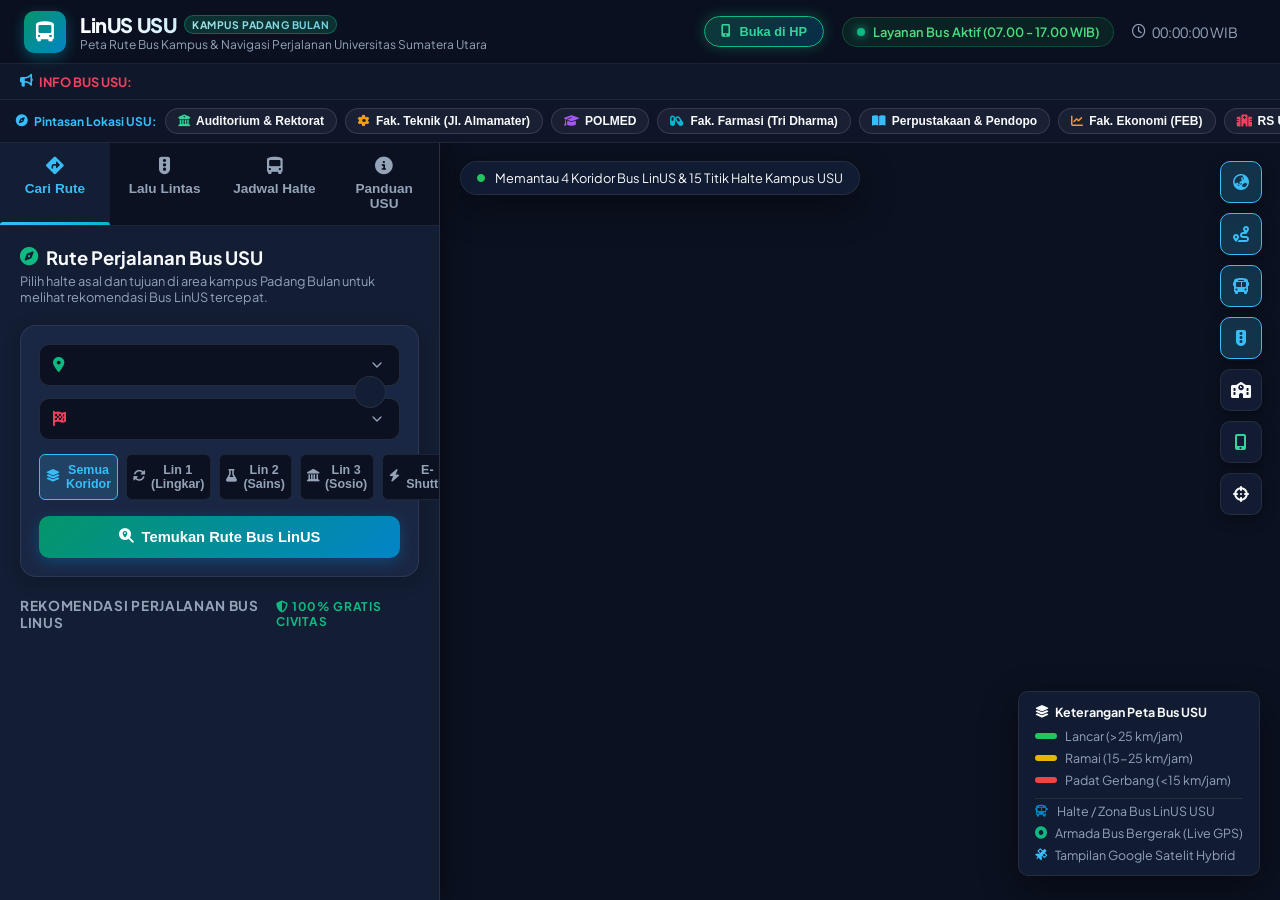
==== index.html @ 2983e38f "Inisialisasi Aplikasi LinUS USU - Bus Kampus Universitas Sumatera Utara" ====
<!DOCTYPE html>
<html lang="id">

<head>
  <meta charset="UTF-8">
  <meta name="viewport" content="width=device-width, initial-scale=1.0, maximum-scale=1.0, user-scalable=no, viewport-fit=cover">
  <title>LinUS - Peta Rute Bus Kampus Universitas Sumatera Utara (USU)</title>
  <meta name="description"
    content="Peta interaktif rute Bus LinUS (Lintas USU), panduan halte kampus, jadwal kedatangan bus real-time, dan pemantau kondisi jalan di Universitas Sumatera Utara, Medan.">

  <!-- Progressive Web App (PWA) Meta & Manifest -->
  <link rel="manifest" href="manifest.json">
  <meta name="theme-color" content="#059669">
  <meta name="mobile-web-app-capable" content="yes">
  <meta name="apple-mobile-web-app-capable" content="yes">
  <meta name="apple-mobile-web-app-status-bar-style" content="black-translucent">
  <meta name="apple-mobile-web-app-title" content="LinUS USU">
  <link rel="apple-touch-icon" href="icon.svg">
  <link rel="icon" type="image/svg+xml" href="icon.svg">

  <!-- Google Fonts: Plus Jakarta Sans -->
  <link rel="preconnect" href="https://fonts.googleapis.com">
  <link rel="preconnect" href="https://fonts.gstatic.com" crossorigin>
  <link href="https://fonts.googleapis.com/css2?family=Plus+Jakarta+Sans:wght@400;500;600;700;800&display=swap"
    rel="stylesheet">

  <!-- FontAwesome 6 Icons -->
  <link rel="stylesheet" href="https://cdnjs.cloudflare.com/ajax/libs/font-awesome/6.4.2/css/all.min.css">

  <!-- Leaflet CSS -->
  <link rel="stylesheet" href="https://unpkg.com/leaflet@1.9.4/dist/leaflet.css"
    integrity="sha256-p4NxAoJBhIIN+hmNHrzRCf9tD/miZyoHS5obTRR9BMY=" crossorigin="" />

  <!-- Custom Stylesheet -->
  <link rel="stylesheet" href="style.css">
</head>

<body>

  <!-- Top App Navigation Bar -->
  <header class="app-header">
    <div class="logo-container">
      <div class="logo-icon" style="background: linear-gradient(135deg, #059669 0%, #0284c7 100%);">
        <i class="fa-solid fa-bus-simple"></i>
      </div>
      <div>
        <div class="brand-title">
          LinUS USU
          <span class="brand-badge"
            style="background: rgba(16, 185, 129, 0.2); color: #34d399; border: 1px solid rgba(16, 185, 129, 0.4);">
            KAMPUS PADANG BULAN
          </span>
        </div>
        <div class="brand-subtitle">Peta Rute Bus Kampus & Navigasi Perjalanan Universitas Sumatera Utara</div>
      </div>
    </div>

    <div class="header-status-area">
      <!-- Tombol Akses di HP / Scan QR -->
      <button class="btn-open-mobile" id="btn-open-mobile" title="Buka di Smartphone / Scan QR">
        <i class="fa-solid fa-mobile-screen-button"></i>
        <span>Buka di HP</span>
      </button>

      <div class="live-indicator">
        <span class="pulse-dot" style="background: #10b981; box-shadow: 0 0 10px #10b981;"></span>
        <span>Layanan Bus Aktif (07.00 - 17.00 WIB)</span>
      </div>

      <div class="time-display" id="realtime-clock">
        <i class="fa-regular fa-clock"></i> 00:00:00 WIB
      </div>

      <div class="header-actions">
        <button class="btn-toggle-sidebar" id="btn-toggle-sidebar" title="Menu Panel">
          <i class="fa-solid fa-bars"></i>
        </button>
      </div>
    </div>
  </header>

  <!-- Live Announcements Ticker -->
  <div class="ticker-bar">
    <div class="ticker-label">
      <i class="fa-solid fa-bullhorn" style="color: #38bdf8;"></i>
      <span>INFO BUS USU:</span>
    </div>
    <div class="ticker-content" id="ticker-track">
      <!-- Diisi otomatis oleh JavaScript -->
    </div>
  </div>

  <!-- Quick Landmark Shortcut Bar (Sesuai Peta Google Maps USU) -->
  <div class="campus-landmark-bar">
    <span class="landmark-bar-label"><i class="fa-solid fa-compass"></i> Pintasan Lokasi USU:</span>
    <button class="btn-landmark-chip" onclick="flyToCampusLandmark('rektorat')">
      <i class="fa-solid fa-building-columns" style="color: #34d399;"></i> Auditorium & Rektorat
    </button>
    <button class="btn-landmark-chip" onclick="flyToCampusLandmark('teknik')">
      <i class="fa-solid fa-gear" style="color: #f59e0b;"></i> Fak. Teknik (Jl. Almamater)
    </button>
    <button class="btn-landmark-chip" onclick="flyToCampusLandmark('polmed')">
      <i class="fa-solid fa-graduation-cap" style="color: #a855f7;"></i> POLMED
    </button>
    <button class="btn-landmark-chip" onclick="flyToCampusLandmark('fasilkom')">
      <i class="fa-solid fa-capsules" style="color: #06b6d4;"></i> Fak. Farmasi (Tri Dharma)
    </button>
    <button class="btn-landmark-chip" onclick="flyToCampusLandmark('perpus')">
      <i class="fa-solid fa-book-open" style="color: #38bdf8;"></i> Perpustakaan & Pendopo
    </button>
    <button class="btn-landmark-chip" onclick="flyToCampusLandmark('feb')">
      <i class="fa-solid fa-chart-line" style="color: #fb923c;"></i> Fak. Ekonomi (FEB)
    </button>
    <button class="btn-landmark-chip" onclick="flyToCampusLandmark('rsusu')">
      <i class="fa-solid fa-hospital" style="color: #f43f5e;"></i> RS USU
    </button>
    <button class="btn-landmark-chip" onclick="flyToCampusLandmark('pintu1')">
      <i class="fa-solid fa-archway" style="color: #818cf8;"></i> Pintu 1 Mansyur
    </button>
    <button class="btn-landmark-chip" onclick="flyToCampusLandmark('pintu4')">
      <i class="fa-solid fa-door-open" style="color: #facc15;"></i> Pintu 4 USU
    </button>
    <button class="btn-landmark-chip" onclick="flyToCampusLandmark('pusat')"
      style="background: rgba(16, 185, 129, 0.2); border-color: rgba(16, 185, 129, 0.5); color: #34d399;">
      <i class="fa-solid fa-expand"></i> Peta Penuh USU
    </button>
    <button class="btn-landmark-chip" id="chip-open-mobile" style="background: rgba(16, 185, 129, 0.25); border-color: #10b981; color: #34d399; font-weight: 800;">
      <i class="fa-solid fa-mobile-screen-button"></i> Buka di HP (QR)
    </button>
  </div>

  <!-- Main Container: Sidebar + Map -->
  <main class="main-wrapper">

    <!-- Sidebar Panel (Trip Planner, Traffic, Schedules, Guide) -->
    <aside class="app-sidebar">
      <!-- Mobile Sheet Drag Handle -->
      <div class="sidebar-drag-handle" id="sheet-drag-handle" style="display:none;" title="Tutup / Buka Panel"></div>

      <nav class="sidebar-tabs">
        <button class="tab-btn active" data-tab="pane-planner">
          <i class="fa-solid fa-diamond-turn-right"></i>
          <span>Cari Rute</span>
        </button>
        <button class="tab-btn" data-tab="pane-traffic">
          <i class="fa-solid fa-traffic-light"></i>
          <span>Lalu Lintas</span>
        </button>
        <button class="tab-btn" data-tab="pane-schedule">
          <i class="fa-solid fa-bus-simple"></i>
          <span>Jadwal Halte</span>
        </button>
        <button class="tab-btn" data-tab="pane-guide">
          <i class="fa-solid fa-circle-info"></i>
          <span>Panduan USU</span>
        </button>
      </nav>

      <div class="tab-content">

        <!-- ==================== TAB 1: CARI RUTE ==================== -->
        <div class="tab-pane active" id="pane-planner">
          <div class="panel-header">
            <h2><i class="fa-solid fa-compass" style="color: var(--accent-emerald);"></i> Rute Perjalanan Bus USU</h2>
            <p>Pilih halte asal dan tujuan di area kampus Padang Bulan untuk melihat rekomendasi Bus LinUS tercepat.</p>
          </div>

          <div class="route-card">
            <div class="planner-inputs">
              <div class="input-group">
                <i class="fa-solid fa-location-dot input-icon origin"></i>
                <select id="select-origin" class="planner-select">
                  <!-- Diisi lewat JS -->
                </select>
              </div>

              <button class="btn-swap-locations" id="btn-swap-locations" title="Tukar Asal dan Tujuan">
                <i class="fa-solid fa-arrow-up-down"></i>
              </button>

              <div class="input-group">
                <i class="fa-solid fa-flag-checkered input-icon dest"></i>
                <select id="select-dest" class="planner-select">
                  <!-- Diisi lewat JS -->
                </select>
              </div>
            </div>

            <div class="mode-filter-row">
              <button class="btn-mode-chip active" data-mode="all">
                <i class="fa-solid fa-layer-group"></i> Semua Koridor
              </button>
              <button class="btn-mode-chip" data-mode="LIN-01">
                <i class="fa-solid fa-rotate"></i> Lin 1 (Lingkar)
              </button>
              <button class="btn-mode-chip" data-mode="LIN-02">
                <i class="fa-solid fa-flask"></i> Lin 2 (Sains)
              </button>
              <button class="btn-mode-chip" data-mode="LIN-03">
                <i class="fa-solid fa-landmark"></i> Lin 3 (Sosio)
              </button>
              <button class="btn-mode-chip" data-mode="EV-USU">
                <i class="fa-solid fa-bolt"></i> E-Shuttle
              </button>
            </div>

            <button class="btn-search-route" id="btn-search-route"
              style="background: linear-gradient(135deg, #059669 0%, #0284c7 100%);">
              <i class="fa-solid fa-magnifying-glass-location"></i> Temukan Rute Bus LinUS
            </button>
          </div>

          <div class="results-section-title">
            <span>Rekomendasi Perjalanan Bus LinUS</span>
            <span style="font-size:0.75rem; color:var(--accent-emerald);"><i class="fa-solid fa-shield-halved"></i> 100%
              Gratis Civitas</span>
          </div>

          <div id="route-results-list">
            <!-- Kartu rekomendasi rute dirender via JS -->
          </div>
        </div>

        <!-- ==================== TAB 2: PANTAU LALU LINTAS KAMPUS ==================== -->
        <div class="tab-pane" id="pane-traffic">
          <div class="panel-header">
            <h2><i class="fa-solid fa-triangle-exclamation" style="color: var(--traffic-yellow);"></i> Pantauan Gerbang
              & Jalan USU</h2>
            <p>Kondisi akses gerbang luar dan sirkulasi jalan internal di dalam kampus Padang Bulan.</p>
          </div>

          <div class="traffic-overview-box">
            <div style="display:flex; justify-content:space-between; align-items:center;">
              <span style="font-size:0.85rem; font-weight:700; color:var(--text-main);">Kondisi Akses Kampus</span>
              <span
                style="font-size:0.75rem; background:rgba(16,185,129,0.2); color:#6ee7b7; padding:3px 8px; border-radius:999px; font-weight:700;">Tertib
                & Lancar</span>
            </div>

            <div class="traffic-stats-grid">
              <div class="traffic-stat-card">
                <div class="stat-value" style="color: #ef4444;">1</div>
                <div class="stat-label">Gerbang Padat</div>
              </div>
              <div class="traffic-stat-card">
                <div class="stat-value" style="color: #eab308;">2</div>
                <div class="stat-label">Ramai Lancar</div>
              </div>
              <div class="traffic-stat-card">
                <div class="stat-value" style="color: #22c55e;">25 km/h</div>
                <div class="stat-label">Kec. Aman Kampus</div>
              </div>
            </div>
          </div>

          <div class="traffic-legend-mini">
            <div class="legend-item">
              <div class="legend-color-bar" style="background:var(--traffic-green);"></div>
              <span>Lancar (&gt;25 km/h)</span>
            </div>
            <div class="legend-item">
              <div class="legend-color-bar" style="background:var(--traffic-yellow);"></div>
              <span>Ramai (15-25 km/h)</span>
            </div>
            <div class="legend-item">
              <div class="legend-color-bar" style="background:var(--traffic-red);"></div>
              <span>Padat (&lt;15 km/h)</span>
            </div>
          </div>

          <div class="results-section-title">
            <span>Daftar Ruas Jalan & Titik Pantauan</span>
          </div>

          <div id="traffic-hotspots-list">
            <!-- Kartu titik macet dirender via JS -->
          </div>
        </div>

        <!-- ==================== TAB 3: JADWAL & HALTE ==================== -->
        <div class="tab-pane" id="pane-schedule">
          <div class="panel-header">
            <h2><i class="fa-solid fa-clock" style="color: var(--accent-emerald);"></i> Papan Jadwal Kedatangan Bus</h2>
            <p>Estimasi waktu kedatangan armada Bus LinUS (ETA) di halte dan zona bus kampus terdekat.</p>
          </div>

          <div style="margin-bottom: 14px;">
            <label
              style="display:block; font-size:0.75rem; color:var(--text-muted); margin-bottom:6px; font-weight:600;">PILIH
              HALTE ATAU ZONA BUS USU:</label>
            <select id="select-schedule-stop" class="planner-select" style="padding-left:14px;">
              <!-- Opsi halte -->
            </select>
          </div>

          <div class="departures-table-card">
            <div
              style="display:flex; justify-content:space-between; align-items:center; margin-bottom:12px; padding-bottom:8px; border-bottom:1px solid var(--border-color);">
              <span style="font-size:0.8rem; font-weight:700; color:var(--text-muted);"><i
                  class="fa-solid fa-tower-broadcast" style="color:#10b981;"></i> STATUS KEDATANGAN ARMADA</span>
              <span style="font-size:0.7rem; color:var(--accent-emerald); font-weight:700;">LIVE FEED</span>
            </div>

            <div id="departures-list-container">
              <!-- Baris jadwal armada dirender via JS -->
            </div>
          </div>

          <div
            style="margin-top:20px; background:rgba(16,185,129,0.06); border:1px dashed rgba(16,185,129,0.3); border-radius:var(--radius-md); padding:14px; font-size:0.8rem; color:var(--text-muted);">
            <i class="fa-solid fa-circle-info" style="color:var(--accent-emerald); margin-right:6px;"></i>
            <b>Tips Menunggu Bus LinUS:</b> Armada bus kampus berkeliling terus-menerus. Posisi bus diperbarui secara
            real-time melalui simulasi sensor GPS di peta.
          </div>
        </div>

        <!-- ==================== TAB 4: PANDUAN & ATURAN BUS USU ==================== -->
        <div class="tab-pane" id="pane-guide">
          <div class="panel-header">
            <h2><i class="fa-solid fa-book-open" style="color: var(--accent-cyan);"></i> Panduan Layanan Bus LinUS</h2>
            <p>Ketentuan, aturan, dan tata tertib penggunaan transportasi bus di lingkungan Universitas Sumatera Utara.
            </p>
          </div>

          <div class="route-card" style="margin-bottom:14px;">
            <h4 style="font-size:0.9rem; margin-bottom:8px; color:var(--accent-emerald);"><i
                class="fa-solid fa-id-card"></i> 100% Gratis dengan KTM</h4>
            <p style="font-size:0.8rem; color:var(--text-muted); line-height:1.5;">
              Layanan Bus LinUS (Lintas USU) disediakan secara <b>gratis tanpa dipungut biaya</b> bagi seluruh
              mahasiswa, dosen, dan staf tendik USU. Penumpang diwajibkan menunjukkan <b>Kartu Tanda Mahasiswa (KTM)</b>
              atau kartu civitas aktif kepada pengemudi saat menaiki bus.
            </p>
          </div>

          <div class="route-card" style="margin-bottom:14px;">
            <h4 style="font-size:0.9rem; margin-bottom:8px; color:var(--accent-blue);"><i
                class="fa-solid fa-door-open"></i> Tata Cara Pintu Naik Penumpang</h4>
            <ul style="font-size:0.8rem; color:var(--text-muted); line-height:1.6; padding-left:18px;">
              <li><b>Penumpang Pria (Laki-laki):</b> Menaiki bus melalui <b>pintu depan</b>.</li>
              <li><b>Penumpang Wanita (Perempuan):</b> Menaiki bus melalui <b>pintu belakang</b>.</li>
              <li>Turun dengan tertib setelah bus berhenti sempurna di Halte / Zona Bus USU.</li>
            </ul>
          </div>

          <div class="route-card" style="margin-bottom:14px;">
            <h4 style="font-size:0.9rem; margin-bottom:8px; color:var(--accent-amber);"><i
                class="fa-solid fa-clock"></i> Jadwal Operasional Bus</h4>
            <ul style="font-size:0.8rem; color:var(--text-muted); line-height:1.6; padding-left:18px;">
              <li><b>Hari Operasi:</b> Senin s.d. Jumat (Hari kerja perkuliahan aktif).</li>
              <li><b>Jam Layanan:</b> 07.00 – 17.00 WIB.</li>
              <li><b>Interval Kedatangan (Headway):</b> 5 – 10 menit pada jam sibuk perkuliahan.</li>
            </ul>
          </div>

          <div class="route-card" style="margin-bottom:14px;">
            <h4 style="font-size:0.9rem; margin-bottom:8px; color:var(--accent-cyan);"><i class="fa-solid fa-leaf"></i>
              USU Green Campus & E-Shuttle</h4>
            <p style="font-size:0.8rem; color:var(--text-muted); line-height:1.5;">
              Pengoperasian armada bus dan mobil listrik (E-Shuttle) di dalam kampus Padang Bulan bertujuan menekan
              emisi gas buang, mengurangi kepadatan parkir kendaraan pribadi di fakultas, dan menciptakan lingkungan
              belajar yang asri dan sejuk.
            </p>
          </div>

          <div class="route-card">
            <h4 style="font-size:0.9rem; margin-bottom:8px; color:var(--text-main);"><i
                class="fa-solid fa-shield-halved"></i> Posko Keamanan & Bantuan</h4>
            <p style="font-size:0.8rem; color:var(--text-muted); line-height:1.5;">
              Bila mengalami kendala barang tertinggal di bus atau membutuhkan bantuan medis darurat, silakan hubungi
              Pos Satpam Pintu 1 USU atau Posko IGD RS USU (061) 8218985.
            </p>
          </div>
        </div>

      </div>
    </aside>

    <!-- Map View Area -->
    <section class="map-container">

      <!-- Quick Status Overlay -->
      <div class="map-status-pill">
        <i class="fa-solid fa-circle" style="color:var(--traffic-green); font-size:8px;"></i>
        <span>Memantau 4 Koridor Bus LinUS & 15 Titik Halte Kampus USU</span>
      </div>

      <!-- Floating Map Control Buttons -->
      <div class="map-floating-toolbar">
        <button class="map-tool-btn active" id="tool-toggle-basemap" title="Ganti Tampilan Peta (Satelit / Jalan)">
          <i class="fa-solid fa-earth-asia"></i>
        </button>
        <button class="map-tool-btn active" id="tool-toggle-routes" title="Toggle Rute Bus LinUS">
          <i class="fa-solid fa-route"></i>
        </button>
        <button class="map-tool-btn active" id="tool-toggle-stops" title="Toggle Halte / Zona Bus USU">
          <i class="fa-solid fa-bus"></i>
        </button>
        <button class="map-tool-btn active" id="tool-toggle-traffic" title="Toggle Pantauan Lalu Lintas Jalan">
          <i class="fa-solid fa-traffic-light"></i>
        </button>
        <button class="map-tool-btn" id="tool-reset-campus" title="Pusatkan ke Kampus USU">
          <i class="fa-solid fa-school"></i>
        </button>
        <button class="map-tool-btn" id="tool-open-mobile" title="Buka di HP (Scan QR)">
          <i class="fa-solid fa-mobile-screen-button" style="color: #34d399;"></i>
        </button>
        <button class="map-tool-btn" id="tool-locate" title="Pusatkan ke Lokasi Saya">
          <i class="fa-solid fa-crosshairs"></i>
        </button>
      </div>

      <!-- Floating Traffic & Transit Legend -->
      <div class="map-floating-legend">
        <div class="legend-title">
          <i class="fa-solid fa-layer-group"></i> Keterangan Peta Bus USU
        </div>
        <div class="legend-rows">
          <div class="legend-row">
            <span class="color-bar smooth"></span>
            <span>Lancar (&gt;25 km/jam)</span>
          </div>
          <div class="legend-row">
            <span class="color-bar moderate"></span>
            <span>Ramai (15-25 km/jam)</span>
          </div>
          <div class="legend-row">
            <span class="color-bar congested"></span>
            <span>Padat Gerbang (&lt;15 km/jam)</span>
          </div>
          <div class="legend-row" style="margin-top:4px; padding-top:4px; border-top:1px solid rgba(255,255,255,0.08);">
            <i class="fa-solid fa-bus" style="color:#0284c7; font-size:12px;"></i>
            <span>Halte / Zona Bus LinUS USU</span>
          </div>
          <div class="legend-row">
            <i class="fa-solid fa-circle-dot" style="color:#10b981; font-size:12px;"></i>
            <span>Armada Bus Bergerak (Live GPS)</span>
          </div>
          <div class="legend-row">
            <i class="fa-solid fa-satellite" style="color:#38bdf8; font-size:12px;"></i>
            <span>Tampilan Google Satelit Hybrid</span>
          </div>
        </div>
      </div>

      <!-- Leaflet Target Map Element -->
      <div id="map"></div>
    </section>

  </main>

  <!-- Mobile Bottom Navigation Bar (Khusus Layar HP) -->
  <nav class="mobile-bottom-nav">
    <button class="mobile-nav-item active" data-tab="pane-planner">
      <i class="fa-solid fa-diamond-turn-right"></i>
      <span>Cari Rute</span>
    </button>
    <button class="mobile-nav-item" data-tab="pane-traffic">
      <i class="fa-solid fa-traffic-light"></i>
      <span>Lalu Lintas</span>
    </button>
    <button class="mobile-nav-item" data-tab="pane-schedule">
      <i class="fa-solid fa-bus-simple"></i>
      <span>Jadwal</span>
    </button>
    <button class="mobile-nav-item" data-tab="pane-guide">
      <i class="fa-solid fa-circle-info"></i>
      <span>Panduan</span>
    </button>
    <button class="mobile-nav-item" id="btn-mobile-map-toggle">
      <i class="fa-solid fa-map-location-dot"></i>
      <span>Peta Penuh</span>
    </button>
  </nav>

  <!-- Modal Dialog Buka di HP / Scan QR -->
  <div class="mobile-modal-overlay" id="mobile-modal">
    <div class="mobile-modal-card">
      <button class="btn-close-modal-x" id="btn-close-mobile-modal">&times;</button>
      <div style="font-size:1.6rem; color:#10b981; margin-bottom:6px;">
        <i class="fa-solid fa-mobile-screen-button"></i>
      </div>
      <h3 style="font-size:1.15rem; font-weight:800; color:#fff;">Buka LinUS di HP Anda</h3>
      <p style="font-size:0.8rem; color:var(--text-muted); margin-top:4px;">
        Scan QR Code di bawah menggunakan kamera HP (pastikan HP terhubung ke Wi-Fi yang sama):
      </p>

      <img class="qr-code-img" src="https://api.qrserver.com/v1/create-qr-code/?size=200x200&data=http://192.168.100.7:5050" alt="QR Code LinUS USU">

      <div class="url-copy-box">
        <span class="url-copy-text" id="lan-url-text">http://192.168.100.7:5050</span>
        <button class="btn-copy-url" id="btn-copy-lan-url"><i class="fa-solid fa-copy"></i> Salin</button>
      </div>

      <div style="text-align:left; background:rgba(255,255,255,0.04); border:1px solid rgba(255,255,255,0.08); border-radius:10px; padding:12px; font-size:0.75rem; color:#cbd5e1;">
        <b style="color:#38bdf8;"><i class="fa-solid fa-download"></i> Cara Pasang Jadi Aplikasi HP (PWA):</b>
        <ul style="margin-top:6px; padding-left:18px; line-height:1.5;">
          <li><b>Android (Chrome):</b> Buka link di atas, ketuk menu titik tiga (⋮) di kanan atas, pilih <b>"Tambahkan ke Layar Utama"</b> atau <b>"Instal Aplikasi"</b>.</li>
          <li><b>iPhone (Safari):</b> Buka link di atas, ketuk tombol <b>Bagikan (Share / tanda kotak panah ke atas)</b>, lalu pilih <b>"Tambah ke Layar Utama" (Add to Home Screen)</b>.</li>
        </ul>
      </div>
    </div>
  </div>

  <!-- Leaflet JS CDN -->
  <script src="https://unpkg.com/leaflet@1.9.4/dist/leaflet.js"
    integrity="sha256-20nQCchB9co0qIjJZRGuk2/Z9VM+kNiyxNV1lvTlZBo=" crossorigin=""></script>

  <!-- App Datasets & Application Logic -->
  <script src="data.js"></script>
  <script src="app.js"></script>
</body>

</html>
---- style.css ----
/* ==========================================================================
   TransInfo - Stylesheet Modern Transport Dashboard
   ========================================================================== */

:root {
  --bg-primary: #0b1120;
  --bg-surface: #131d33;
  --bg-surface-elevated: #1a2744;
  --bg-card: rgba(22, 34, 58, 0.85);
  --border-color: rgba(255, 255, 255, 0.08);
  --border-highlight: rgba(56, 189, 248, 0.3);
  
  --text-main: #f8fafc;
  --text-muted: #94a3b8;
  --text-dim: #64748b;
  
  --accent-cyan: #06b6d4;
  --accent-blue: #38bdf8;
  --accent-emerald: #10b981;
  --accent-amber: #f59e0b;
  --accent-rose: #f43f5e;
  
  --traffic-green: #22c55e;
  --traffic-yellow: #eab308;
  --traffic-red: #ef4444;

  --sidebar-width: 440px;
  --header-height: 64px;
  --radius-lg: 16px;
  --radius-md: 10px;
  --radius-sm: 6px;
  --shadow-main: 0 12px 36px rgba(0, 0, 0, 0.45);
  --font-family: 'Plus Jakarta Sans', system-ui, -apple-system, BlinkMacSystemFont, 'Segoe UI', Roboto, sans-serif;
}

* {
  box-sizing: border-box;
  margin: 0;
  padding: 0;
}

body {
  font-family: var(--font-family);
  background-color: var(--bg-primary);
  color: var(--text-main);
  overflow: hidden;
  height: 100vh;
  width: 100vw;
  display: flex;
  flex-direction: column;
}

/* ---------------- Top Header ---------------- */
.app-header {
  height: var(--header-height);
  background: rgba(11, 17, 32, 0.95);
  backdrop-filter: blur(12px);
  border-bottom: 1px solid var(--border-color);
  display: flex;
  align-items: center;
  justify-content: space-between;
  padding: 0 24px;
  z-index: 1000;
  flex-shrink: 0;
}

.logo-container {
  display: flex;
  align-items: center;
  gap: 14px;
}

.logo-icon {
  width: 42px;
  height: 42px;
  background: linear-gradient(135deg, #0284c7 0%, #06b6d4 100%);
  border-radius: var(--radius-md);
  display: flex;
  align-items: center;
  justify-content: center;
  color: #fff;
  font-size: 20px;
  box-shadow: 0 4px 14px rgba(6, 182, 212, 0.35);
}

.brand-title {
  font-size: 1.25rem;
  font-weight: 800;
  letter-spacing: -0.02em;
  background: linear-gradient(to right, #ffffff, #38bdf8);
  -webkit-background-clip: text;
  -webkit-text-fill-color: transparent;
  display: flex;
  align-items: center;
  gap: 8px;
}

.brand-badge {
  font-size: 0.65rem;
  font-weight: 700;
  letter-spacing: 0.05em;
  padding: 2px 7px;
  background: rgba(56, 189, 248, 0.15);
  border: 1px solid rgba(56, 189, 248, 0.3);
  color: #38bdf8;
  border-radius: 999px;
  text-transform: uppercase;
}

.brand-subtitle {
  font-size: 0.75rem;
  color: var(--text-muted);
}

.header-status-area {
  display: flex;
  align-items: center;
  gap: 18px;
}

.live-indicator {
  display: flex;
  align-items: center;
  gap: 8px;
  background: rgba(34, 197, 94, 0.1);
  border: 1px solid rgba(34, 197, 94, 0.25);
  padding: 6px 14px;
  border-radius: 999px;
  font-size: 0.8rem;
  color: #4ade80;
  font-weight: 600;
}

.pulse-dot {
  width: 8px;
  height: 8px;
  background-color: var(--traffic-green);
  border-radius: 50%;
  box-shadow: 0 0 0 rgba(34, 197, 94, 0.5);
  animation: pulse 2s infinite;
}

@keyframes pulse {
  0% { box-shadow: 0 0 0 0 rgba(34, 197, 94, 0.7); }
  70% { box-shadow: 0 0 0 8px rgba(34, 197, 94, 0); }
  100% { box-shadow: 0 0 0 0 rgba(34, 197, 94, 0); }
}

.time-display {
  font-size: 0.88rem;
  color: var(--text-muted);
  display: flex;
  align-items: center;
  gap: 6px;
  font-feature-settings: "tnum";
  font-variant-numeric: tabular-nums;
}

.header-actions {
  display: flex;
  align-items: center;
  gap: 10px;
}

.btn-toggle-sidebar {
  display: none;
  background: var(--bg-surface-elevated);
  border: 1px solid var(--border-color);
  color: var(--text-main);
  padding: 8px 14px;
  border-radius: var(--radius-sm);
  font-size: 0.85rem;
  cursor: pointer;
}

/* ---------------- Ticker Bar ---------------- */
.ticker-bar {
  background: #0f172a;
  border-bottom: 1px solid var(--border-color);
  display: flex;
  align-items: center;
  padding: 6px 20px;
  font-size: 0.8rem;
  color: var(--text-muted);
  overflow: hidden;
  height: 36px;
  flex-shrink: 0;
}

.ticker-label {
  display: flex;
  align-items: center;
  gap: 6px;
  font-weight: 700;
  color: var(--accent-rose);
  margin-right: 14px;
  white-space: nowrap;
}

.ticker-content {
  display: flex;
  align-items: center;
  gap: 20px;
  animation: marquee 35s linear infinite;
  white-space: nowrap;
}

.ticker-content:hover {
  animation-play-state: paused;
}

.ticker-item {
  display: inline-flex;
  align-items: center;
  gap: 8px;
}

.ticker-tag {
  font-size: 0.68rem;
  font-weight: 700;
  padding: 1px 6px;
  border-radius: 4px;
  background: rgba(239, 68, 68, 0.2);
  color: #fca5a5;
}

@keyframes marquee {
  0% { transform: translateX(0%); }
  100% { transform: translateX(-50%); }
}

/* ---------------- Main Container ---------------- */
.main-wrapper {
  flex: 1;
  position: relative;
  display: flex;
  overflow: hidden;
}

/* ---------------- Sidebar Panels ---------------- */
.app-sidebar {
  width: var(--sidebar-width);
  height: 100%;
  background: var(--bg-surface);
  border-right: 1px solid var(--border-color);
  display: flex;
  flex-direction: column;
  z-index: 500;
  box-shadow: 4px 0 24px rgba(0, 0, 0, 0.4);
  transition: transform 0.3s cubic-bezier(0.16, 1, 0.3, 1);
}

.sidebar-tabs {
  display: flex;
  border-bottom: 1px solid var(--border-color);
  background: var(--bg-primary);
  flex-shrink: 0;
}

.tab-btn {
  flex: 1;
  padding: 14px 10px;
  border: none;
  background: transparent;
  color: var(--text-muted);
  font-size: 0.85rem;
  font-weight: 600;
  cursor: pointer;
  display: flex;
  flex-direction: column;
  align-items: center;
  gap: 6px;
  position: relative;
  transition: all 0.2s;
}

.tab-btn i {
  font-size: 1.1rem;
}

.tab-btn:hover {
  color: var(--text-main);
  background: rgba(255, 255, 255, 0.03);
}

.tab-btn.active {
  color: var(--accent-blue);
  background: var(--bg-surface);
}

.tab-btn.active::after {
  content: '';
  position: absolute;
  bottom: 0;
  left: 0;
  right: 0;
  height: 3px;
  background: linear-gradient(90deg, var(--accent-blue), var(--accent-cyan));
  border-radius: 3px 3px 0 0;
}

.tab-content {
  flex: 1;
  overflow-y: auto;
  padding: 20px;
}

.tab-pane {
  display: none;
}

.tab-pane.active {
  display: block;
}

/* Scrollbar Style */
.tab-content::-webkit-scrollbar {
  width: 6px;
}
.tab-content::-webkit-scrollbar-track {
  background: transparent;
}
.tab-content::-webkit-scrollbar-thumb {
  background: rgba(255, 255, 255, 0.12);
  border-radius: 999px;
}

/* Panel Headers */
.panel-header {
  margin-bottom: 20px;
}
.panel-header h2 {
  font-size: 1.15rem;
  font-weight: 700;
  color: var(--text-main);
  display: flex;
  align-items: center;
  gap: 8px;
}
.panel-header p {
  font-size: 0.8rem;
  color: var(--text-muted);
  margin-top: 4px;
}

/* ---------------- Form Elements & Route Planner ---------------- */
.route-card {
  background: var(--bg-surface-elevated);
  border: 1px solid var(--border-color);
  border-radius: var(--radius-lg);
  padding: 18px;
  box-shadow: 0 4px 18px rgba(0, 0, 0, 0.2);
  margin-bottom: 20px;
}

.planner-inputs {
  position: relative;
  display: flex;
  flex-direction: column;
  gap: 12px;
}

.input-group {
  position: relative;
  display: flex;
  align-items: center;
}

.input-icon {
  position: absolute;
  left: 14px;
  font-size: 0.95rem;
  pointer-events: none;
}
.input-icon.origin { color: var(--accent-emerald); }
.input-icon.dest { color: var(--accent-rose); }

.planner-select {
  width: 100%;
  padding: 12px 14px 12px 42px;
  background: var(--bg-primary);
  border: 1px solid rgba(255, 255, 255, 0.1);
  border-radius: var(--radius-md);
  color: var(--text-main);
  font-size: 0.88rem;
  outline: none;
  transition: all 0.2s;
  cursor: pointer;
  appearance: none;
  background-image: url("data:image/svg+xml;charset=UTF-8,%3csvg xmlns='http://www.w3.org/2000/svg' viewBox='0 0 24 24' fill='none' stroke='%2394a3b8' stroke-width='2' stroke-linecap='round' stroke-linejoin='round'%3e%3cpolyline points='6 9 12 15 18 9'%3e%3c/polyline%3e%3c/svg%3e");
  background-repeat: no-repeat;
  background-position: right 14px center;
  background-size: 16px;
}

.planner-select:focus {
  border-color: var(--accent-blue);
  box-shadow: 0 0 0 3px rgba(56, 189, 248, 0.2);
}

.btn-swap-locations {
  position: absolute;
  right: 14px;
  top: 50%;
  transform: translateY(-50%);
  width: 32px;
  height: 32px;
  border-radius: 50%;
  background: var(--bg-surface);
  border: 1px solid var(--border-color);
  color: var(--accent-blue);
  display: flex;
  align-items: center;
  justify-content: center;
  cursor: pointer;
  z-index: 10;
  transition: transform 0.2s, background 0.2s;
}

.btn-swap-locations:hover {
  background: rgba(56, 189, 248, 0.15);
  transform: translateY(-50%) rotate(180deg);
}

.mode-filter-row {
  display: flex;
  gap: 8px;
  margin-top: 14px;
}

.btn-mode-chip {
  flex: 1;
  padding: 8px 6px;
  border-radius: var(--radius-sm);
  background: var(--bg-primary);
  border: 1px solid var(--border-color);
  color: var(--text-muted);
  font-size: 0.78rem;
  font-weight: 600;
  cursor: pointer;
  display: flex;
  align-items: center;
  justify-content: center;
  gap: 6px;
  transition: all 0.2s;
}

.btn-mode-chip:hover {
  color: var(--text-main);
  background: rgba(255, 255, 255, 0.05);
}

.btn-mode-chip.active {
  background: rgba(56, 189, 248, 0.18);
  border-color: var(--accent-blue);
  color: #38bdf8;
}

.btn-search-route {
  width: 100%;
  margin-top: 16px;
  padding: 13px;
  background: linear-gradient(135deg, #0284c7 0%, #0369a1 100%);
  border: none;
  border-radius: var(--radius-md);
  color: #fff;
  font-weight: 700;
  font-size: 0.92rem;
  cursor: pointer;
  display: flex;
  align-items: center;
  justify-content: center;
  gap: 8px;
  box-shadow: 0 4px 14px rgba(2, 132, 199, 0.35);
  transition: all 0.2s;
}

.btn-search-route:hover {
  background: linear-gradient(135deg, #0369a1 0%, #0284c7 100%);
  transform: translateY(-1px);
  box-shadow: 0 6px 18px rgba(2, 132, 199, 0.45);
}

/* ---------------- Route Results Area ---------------- */
.results-section-title {
  font-size: 0.85rem;
  font-weight: 700;
  color: var(--text-muted);
  text-transform: uppercase;
  letter-spacing: 0.05em;
  margin-bottom: 12px;
  display: flex;
  align-items: center;
  justify-content: space-between;
}

.route-recommendation-card {
  background: var(--bg-surface-elevated);
  border: 1px solid var(--border-color);
  border-radius: var(--radius-lg);
  padding: 16px;
  margin-bottom: 14px;
  cursor: pointer;
  transition: all 0.2s;
}

.route-recommendation-card:hover {
  border-color: var(--accent-blue);
  box-shadow: 0 6px 20px rgba(0, 0, 0, 0.3);
}

.route-recommendation-card.selected {
  border-color: var(--accent-blue);
  background: rgba(14, 165, 233, 0.08);
}

.rec-header {
  display: flex;
  justify-content: space-between;
  align-items: flex-start;
  margin-bottom: 10px;
}

.rec-badge-row {
  display: flex;
  align-items: center;
  gap: 6px;
  flex-wrap: wrap;
}

.badge-tag {
  font-size: 0.72rem;
  font-weight: 700;
  padding: 3px 8px;
  border-radius: 999px;
  color: #fff;
}

.rec-duration {
  font-size: 1.25rem;
  font-weight: 800;
  color: var(--text-main);
  display: flex;
  align-items: baseline;
  gap: 4px;
}

.rec-duration span {
  font-size: 0.78rem;
  font-weight: 500;
  color: var(--text-muted);
}

.rec-metrics {
  display: flex;
  align-items: center;
  gap: 16px;
  padding-bottom: 12px;
  border-bottom: 1px solid var(--border-color);
  font-size: 0.82rem;
  color: var(--text-muted);
}

.metric-item {
  display: flex;
  align-items: center;
  gap: 6px;
}

.metric-item i {
  color: var(--accent-blue);
}

/* Timeline itinerary */
.itinerary-timeline {
  margin-top: 14px;
  position: relative;
  padding-left: 20px;
}

.itinerary-timeline::before {
  content: '';
  position: absolute;
  top: 6px;
  bottom: 6px;
  left: 6px;
  width: 2px;
  background: rgba(255, 255, 255, 0.15);
}

.timeline-step {
  position: relative;
  margin-bottom: 14px;
  font-size: 0.82rem;
}

.timeline-step:last-child {
  margin-bottom: 0;
}

.timeline-node {
  position: absolute;
  left: -20px;
  top: 3px;
  width: 14px;
  height: 14px;
  border-radius: 50%;
  border: 2px solid var(--bg-surface);
  background: var(--accent-blue);
}

.timeline-node.origin { background: var(--accent-emerald); }
.timeline-node.dest { background: var(--accent-rose); }
.timeline-node.transit { background: var(--accent-amber); }

.timeline-step-title {
  font-weight: 700;
  color: var(--text-main);
}

.timeline-step-desc {
  font-size: 0.78rem;
  color: var(--text-muted);
  margin-top: 2px;
}

/* ---------------- Traffic Panel ---------------- */
.traffic-overview-box {
  background: linear-gradient(135deg, rgba(239, 68, 68, 0.15), rgba(234, 179, 8, 0.1));
  border: 1px solid rgba(239, 68, 68, 0.3);
  border-radius: var(--radius-lg);
  padding: 16px;
  margin-bottom: 20px;
}

.traffic-stats-grid {
  display: grid;
  grid-template-columns: repeat(3, 1fr);
  gap: 10px;
  margin-top: 12px;
}

.traffic-stat-card {
  background: rgba(11, 17, 32, 0.6);
  border-radius: var(--radius-md);
  padding: 10px;
  text-align: center;
}

.stat-value {
  font-size: 1.15rem;
  font-weight: 800;
  color: var(--text-main);
}

.stat-label {
  font-size: 0.7rem;
  color: var(--text-muted);
  margin-top: 2px;
}

.traffic-legend-mini {
  display: flex;
  gap: 12px;
  margin-bottom: 16px;
  padding: 10px 14px;
  background: var(--bg-primary);
  border-radius: var(--radius-md);
  font-size: 0.75rem;
}

.legend-item {
  display: flex;
  align-items: center;
  gap: 6px;
}

.legend-color-bar {
  width: 14px;
  height: 6px;
  border-radius: 999px;
}

.hotspot-card {
  background: var(--bg-surface-elevated);
  border: 1px solid var(--border-color);
  border-radius: var(--radius-md);
  padding: 14px;
  margin-bottom: 10px;
  cursor: pointer;
  transition: all 0.2s;
  display: flex;
  justify-content: space-between;
  align-items: center;
}

.hotspot-card:hover {
  border-color: var(--border-highlight);
  transform: translateX(4px);
}

.hotspot-info {
  flex: 1;
}

.hotspot-title {
  font-size: 0.88rem;
  font-weight: 700;
  color: var(--text-main);
}

.hotspot-cause {
  font-size: 0.75rem;
  color: var(--text-muted);
  margin-top: 3px;
  display: -webkit-box;
  -webkit-line-clamp: 1;
  -webkit-box-orient: vertical;
  overflow: hidden;
}

.hotspot-meta {
  text-align: right;
  margin-left: 12px;
}

.hotspot-badge {
  font-size: 0.72rem;
  font-weight: 700;
  padding: 2px 8px;
  border-radius: 999px;
  display: inline-block;
  margin-bottom: 4px;
}

.hotspot-speed {
  font-size: 0.8rem;
  font-weight: 700;
  color: var(--text-muted);
}

/* ---------------- Schedule / Stops Panel ---------------- */
.departures-table-card {
  background: var(--bg-surface-elevated);
  border: 1px solid var(--border-color);
  border-radius: var(--radius-lg);
  padding: 16px;
  margin-top: 14px;
}

.departure-row {
  display: flex;
  align-items: center;
  justify-content: space-between;
  padding: 12px 0;
  border-bottom: 1px solid rgba(255, 255, 255, 0.06);
}

.departure-row:last-child {
  border-bottom: none;
}

.dep-line {
  display: flex;
  align-items: center;
  gap: 10px;
}

.dep-badge {
  font-size: 0.75rem;
  font-weight: 800;
  padding: 4px 8px;
  border-radius: var(--radius-sm);
  color: #fff;
  min-width: 48px;
  text-align: center;
}

.dep-dest-title {
  font-size: 0.86rem;
  font-weight: 700;
  color: var(--text-main);
}

.dep-dest-mode {
  font-size: 0.72rem;
  color: var(--text-muted);
}

.dep-eta-group {
  text-align: right;
}

.dep-eta-highlight {
  font-size: 1rem;
  font-weight: 800;
  color: var(--accent-emerald);
}

.dep-eta-sub {
  font-size: 0.7rem;
  color: var(--text-dim);
}

/* ---------------- Map Container ---------------- */
.map-container {
  flex: 1;
  height: 100%;
  position: relative;
  background: #0b1120;
}

#map {
  width: 100%;
  height: 100%;
  z-index: 1;
}

/* Floating Map Controls */
.map-floating-toolbar {
  position: absolute;
  top: 18px;
  right: 18px;
  z-index: 400;
  display: flex;
  flex-direction: column;
  gap: 10px;
}

.map-tool-btn {
  width: 42px;
  height: 42px;
  background: rgba(19, 29, 51, 0.9);
  backdrop-filter: blur(8px);
  border: 1px solid var(--border-color);
  border-radius: var(--radius-md);
  color: var(--text-main);
  display: flex;
  align-items: center;
  justify-content: center;
  font-size: 1rem;
  cursor: pointer;
  box-shadow: 0 4px 14px rgba(0, 0, 0, 0.35);
  transition: all 0.2s;
}

.map-tool-btn:hover {
  background: var(--bg-surface-elevated);
  border-color: var(--accent-blue);
  color: var(--accent-blue);
}

.map-tool-btn.active {
  background: rgba(56, 189, 248, 0.2);
  border-color: var(--accent-blue);
  color: #38bdf8;
}

/* Floating Layer Legend */
.map-floating-legend {
  position: absolute;
  bottom: 24px;
  right: 20px;
  z-index: 400;
  background: rgba(19, 29, 51, 0.92);
  backdrop-filter: blur(10px);
  border: 1px solid var(--border-color);
  border-radius: var(--radius-md);
  padding: 12px 16px;
  box-shadow: var(--shadow-main);
  font-size: 0.78rem;
}

.legend-title {
  font-weight: 700;
  color: var(--text-main);
  margin-bottom: 8px;
  display: flex;
  align-items: center;
  gap: 6px;
}

.legend-rows {
  display: flex;
  flex-direction: column;
  gap: 6px;
}

.legend-row {
  display: flex;
  align-items: center;
  gap: 8px;
  color: var(--text-muted);
}

.color-bar {
  width: 22px;
  height: 6px;
  border-radius: 999px;
}
.color-bar.smooth { background-color: var(--traffic-green); }
.color-bar.moderate { background-color: var(--traffic-yellow); }
.color-bar.congested { background-color: var(--traffic-red); }

/* Quick Status Pill Overlay on Map */
.map-status-pill {
  position: absolute;
  top: 18px;
  left: 20px;
  z-index: 400;
  background: rgba(19, 29, 51, 0.92);
  backdrop-filter: blur(8px);
  border: 1px solid var(--border-color);
  border-radius: 999px;
  padding: 8px 16px;
  font-size: 0.8rem;
  display: flex;
  align-items: center;
  gap: 10px;
  box-shadow: var(--shadow-main);
}

/* ---------------- Custom Leaflet Elements ---------------- */
/* Halte Pin Marker */
.custom-stop-marker {
  display: flex;
  align-items: center;
  justify-content: center;
  border-radius: 50%;
  color: #fff;
  border: 2px solid #ffffff;
  box-shadow: 0 4px 10px rgba(0, 0, 0, 0.4);
  font-size: 11px;
  transition: transform 0.2s;
  cursor: pointer;
}

.custom-stop-marker:hover {
  transform: scale(1.25);
  z-index: 999 !important;
}

.stop-marker-bus { background: #0284c7; }
.stop-marker-mrt { background: #059669; }
.stop-marker-angkot { background: #7c3aed; }
.stop-marker-train { background: #d97706; }
.stop-marker-rektorat { background: #059669; }
.stop-marker-hospital { background: #ef4444; }
.stop-marker-library { background: #0ea5e9; }
.stop-marker-sports { background: #f59e0b; }
.stop-marker-tech { background: #6366f1; }
.stop-marker-eng { background: #d97706; }
.stop-marker-gate { background: #8b5cf6; }

.campus-tooltip {
  background: rgba(11, 17, 32, 0.9) !important;
  color: #10b981 !important;
  font-weight: 700 !important;
  border: 1px solid #10b981 !important;
  border-radius: 6px !important;
  font-size: 0.75rem !important;
  box-shadow: 0 4px 12px rgba(0,0,0,0.4) !important;
}

/* Quick Campus Landmark Bar */
.campus-landmark-bar {
  display: flex;
  align-items: center;
  gap: 8px;
  overflow-x: auto;
  padding: 8px 16px;
  background: rgba(15, 23, 42, 0.95);
  backdrop-filter: blur(10px);
  border-bottom: 1px solid var(--border-color);
  z-index: 500;
  scrollbar-width: none;
}
.campus-landmark-bar::-webkit-scrollbar {
  display: none;
}
.landmark-bar-label {
  font-size: 0.75rem;
  font-weight: 700;
  color: var(--accent-blue);
  white-space: nowrap;
  display: flex;
  align-items: center;
  gap: 6px;
}
.btn-landmark-chip {
  flex-shrink: 0;
  padding: 5px 12px;
  border-radius: 999px;
  background: rgba(255, 255, 255, 0.05);
  border: 1px solid rgba(255, 255, 255, 0.12);
  color: var(--text-main);
  font-size: 0.75rem;
  font-weight: 600;
  cursor: pointer;
  display: flex;
  align-items: center;
  gap: 6px;
  transition: all 0.2s;
  white-space: nowrap;
}
.btn-landmark-chip:hover {
  background: rgba(56, 189, 248, 0.2);
  border-color: var(--accent-blue);
  color: #38bdf8;
  transform: translateY(-1px);
}

/* Moving Live Vehicle Marker */
.custom-vehicle-marker {
  position: relative;
  display: flex;
  align-items: center;
  justify-content: center;
  background: #0f172a;
  border: 2px solid #38bdf8;
  color: #38bdf8;
  border-radius: 50%;
  box-shadow: 0 0 12px rgba(56, 189, 248, 0.6);
  cursor: pointer;
  transition: all 0.5s ease-out;
}

.custom-vehicle-marker::after {
  content: '';
  position: absolute;
  inset: -6px;
  border-radius: 50%;
  border: 2px solid #38bdf8;
  animation: vehicleRadar 2s infinite ease-out;
  pointer-events: none;
}

@keyframes vehicleRadar {
  0% { transform: scale(0.8); opacity: 1; }
  100% { transform: scale(1.6); opacity: 0; }
}

/* Popup Customization */
.leaflet-popup-content-wrapper {
  background: #131d33 !important;
  color: #f8fafc !important;
  border: 1px solid rgba(255, 255, 255, 0.12) !important;
  border-radius: 14px !important;
  box-shadow: 0 16px 36px rgba(0, 0, 0, 0.6) !important;
  padding: 6px !important;
}

.leaflet-popup-tip {
  background: #131d33 !important;
}

.popup-inner {
  padding: 8px 10px;
}

.popup-title {
  font-size: 0.95rem;
  font-weight: 700;
  color: #fff;
  margin-bottom: 4px;
}

.popup-subtitle {
  font-size: 0.75rem;
  color: #94a3b8;
  margin-bottom: 10px;
}

.popup-badge {
  font-size: 0.68rem;
  font-weight: 700;
  padding: 2px 7px;
  border-radius: 4px;
  display: inline-block;
  margin-bottom: 8px;
}

.popup-actions {
  display: flex;
  gap: 8px;
  margin-top: 10px;
}

.popup-btn {
  flex: 1;
  padding: 6px 10px;
  border-radius: 6px;
  font-size: 0.75rem;
  font-weight: 600;
  border: none;
  cursor: pointer;
  display: flex;
  align-items: center;
  justify-content: center;
  gap: 5px;
}

.popup-btn-primary {
  background: #0284c7;
  color: #fff;
}

.popup-btn-outline {
  background: rgba(255, 255, 255, 0.08);
  color: #e2e8f0;
}

/* ---------------- Info Modal / Detail Sheet ---------------- */
.modal-overlay {
  display: none;
  position: fixed;
  inset: 0;
  background: rgba(0, 0, 0, 0.7);
  backdrop-filter: blur(4px);
  z-index: 2000;
  align-items: center;
  justify-content: center;
  padding: 20px;
}

.modal-overlay.active {
  display: flex;
}

.modal-dialog {
  background: var(--bg-surface);
  border: 1px solid var(--border-color);
  border-radius: var(--radius-lg);
  width: 100%;
  max-width: 520px;
  box-shadow: 0 20px 48px rgba(0, 0, 0, 0.6);
  overflow: hidden;
  animation: modalFadeIn 0.2s ease-out;
}

@keyframes modalFadeIn {
  from { opacity: 0; transform: scale(0.95); }
  to { opacity: 1; transform: scale(1); }
}

.modal-header {
  padding: 16px 20px;
  border-bottom: 1px solid var(--border-color);
  display: flex;
  align-items: center;
  justify-content: space-between;
}

.modal-header h3 {
  font-size: 1.1rem;
  font-weight: 700;
}

.btn-close-modal {
  background: transparent;
  border: none;
  color: var(--text-muted);
  font-size: 1.2rem;
  cursor: pointer;
}

.modal-body {
  padding: 20px;
  max-height: 70vh;
  overflow-y: auto;
}

/* ---------------- Responsive Rules ---------------- */
/* ---------------- Responsive & Mobile-First Rules ---------------- */
.btn-open-mobile {
  display: inline-flex;
  align-items: center;
  gap: 8px;
  background: linear-gradient(135deg, rgba(16, 185, 129, 0.25), rgba(2, 132, 199, 0.25));
  border: 1.5px solid #10b981;
  color: #34d399;
  padding: 7px 16px;
  border-radius: 999px;
  font-size: 0.8rem;
  font-weight: 800;
  cursor: pointer;
  box-shadow: 0 0 14px rgba(16, 185, 129, 0.35);
  transition: all 0.2s;
  animation: pulseMobileBtn 3s infinite;
}

@keyframes pulseMobileBtn {
  0%, 100% { box-shadow: 0 0 10px rgba(16, 185, 129, 0.3); border-color: #10b981; }
  50% { box-shadow: 0 0 20px rgba(16, 185, 129, 0.6); border-color: #38bdf8; }
}

.btn-open-mobile:hover {
  background: rgba(16, 185, 129, 0.4);
  color: #fff;
  transform: translateY(-1px) scale(1.03);
}

.mobile-bottom-nav {
  display: none;
}

/* Modal Buka di HP */
.mobile-modal-overlay {
  display: none;
  position: fixed;
  inset: 0;
  background: rgba(0, 0, 0, 0.75);
  backdrop-filter: blur(8px);
  z-index: 2000;
  align-items: center;
  justify-content: center;
  padding: 20px;
}

.mobile-modal-overlay.open {
  display: flex;
}

.mobile-modal-card {
  background: var(--bg-surface-elevated);
  border: 1px solid var(--border-color);
  border-radius: var(--radius-lg);
  max-width: 440px;
  width: 100%;
  padding: 24px;
  box-shadow: 0 20px 48px rgba(0, 0, 0, 0.8);
  position: relative;
  text-align: center;
  animation: modalFadeIn 0.25s ease-out;
}

@keyframes modalFadeIn {
  from { opacity: 0; transform: scale(0.92); }
  to { opacity: 1; transform: scale(1); }
}

.btn-close-modal-x {
  position: absolute;
  top: 14px;
  right: 14px;
  background: rgba(255, 255, 255, 0.08);
  border: none;
  color: var(--text-muted);
  width: 32px;
  height: 32px;
  border-radius: 50%;
  display: flex;
  align-items: center;
  justify-content: center;
  cursor: pointer;
  font-size: 1rem;
}
.btn-close-modal-x:hover {
  color: #fff;
  background: rgba(239, 68, 68, 0.4);
}

.qr-code-img {
  width: 190px;
  height: 190px;
  border-radius: 12px;
  border: 4px solid #fff;
  box-shadow: 0 8px 24px rgba(0, 0, 0, 0.5);
  margin: 16px auto;
  display: block;
  background: #fff;
}

.url-copy-box {
  display: flex;
  align-items: center;
  background: rgba(0, 0, 0, 0.35);
  border: 1px solid rgba(255, 255, 255, 0.12);
  border-radius: var(--radius-md);
  padding: 6px 10px;
  margin: 12px 0 16px 0;
}
.url-copy-text {
  flex: 1;
  font-family: monospace;
  font-size: 0.85rem;
  color: #38bdf8;
  overflow: hidden;
  text-overflow: ellipsis;
  white-space: nowrap;
  text-align: left;
}
.btn-copy-url {
  background: #059669;
  border: none;
  color: #fff;
  padding: 6px 12px;
  border-radius: 6px;
  font-size: 0.75rem;
  font-weight: 700;
  cursor: pointer;
}
.btn-copy-url:hover {
  background: #10b981;
}

/* Aturan Layar HP / Smartphone (<= 900px) */
@media (max-width: 900px) {
  .btn-toggle-sidebar {
    display: inline-flex;
  }
  
  .header-status-area .time-display {
    display: none;
  }

  .header-status-area .live-indicator {
    font-size: 0.72rem;
  }

  /* Bottom sheet navigation drawer */
  .app-sidebar {
    position: fixed;
    bottom: 60px;
    left: 0;
    right: 0;
    top: auto;
    width: 100%;
    max-width: 100%;
    height: 72vh;
    border-radius: 24px 24px 0 0;
    transform: translateY(110%);
    box-shadow: 0 -8px 36px rgba(0, 0, 0, 0.75);
    z-index: 1100;
    transition: transform 0.3s cubic-bezier(0.16, 1, 0.3, 1);
    border-top: 1px solid rgba(56, 189, 248, 0.3);
  }

  .app-sidebar.open {
    transform: translateY(0);
  }

  .sidebar-drag-handle {
    display: block !important;
    width: 44px;
    height: 5px;
    background: rgba(255, 255, 255, 0.3);
    border-radius: 999px;
    margin: 8px auto 4px auto;
    cursor: pointer;
  }

  /* Bottom Bar untuk HP */
  .mobile-bottom-nav {
    display: flex;
    position: fixed;
    bottom: 0;
    left: 0;
    right: 0;
    height: 60px;
    background: rgba(11, 17, 32, 0.98);
    backdrop-filter: blur(16px);
    border-top: 1px solid var(--border-color);
    z-index: 1200;
    padding-bottom: env(safe-area-inset-bottom);
    justify-content: space-around;
    align-items: center;
  }

  .mobile-nav-item {
    flex: 1;
    display: flex;
    flex-direction: column;
    align-items: center;
    justify-content: center;
    gap: 3px;
    background: none;
    border: none;
    color: var(--text-muted);
    font-size: 0.65rem;
    font-weight: 700;
    cursor: pointer;
    padding: 6px 0;
    transition: all 0.15s;
  }

  .mobile-nav-item i {
    font-size: 1.15rem;
  }

  .mobile-nav-item.active {
    color: #38bdf8;
  }

  .mobile-nav-item.active i {
    color: #10b981;
    transform: scale(1.15);
  }

  /* Sesuaikan posisi legend di HP agar tidak tertutup bottom nav */
  .map-floating-legend {
    bottom: 74px;
    right: 12px;
    padding: 8px 12px;
    font-size: 0.72rem;
  }

  .map-floating-toolbar {
    top: 12px;
    right: 12px;
  }

  .map-status-pill {
    top: 12px;
    left: 12px;
    font-size: 0.72rem;
    padding: 6px 12px;
  }
}

/* ---------------- Leaflet Layer Switcher Control Styling ---------------- */
.leaflet-control-layers {
  background: rgba(19, 29, 51, 0.95) !important;
  backdrop-filter: blur(12px) !important;
  border: 1px solid var(--border-color) !important;
  border-radius: var(--radius-md) !important;
  color: var(--text-main) !important;
  font-family: var(--font-family) !important;
  font-size: 0.8rem !important;
  box-shadow: var(--shadow-main) !important;
  padding: 10px 14px !important;
}

.leaflet-control-layers-base label {
  display: flex !important;
  align-items: center !important;
  gap: 8px !important;
  cursor: pointer !important;
  padding: 5px 0 !important;
  color: #cbd5e1 !important;
  font-weight: 500 !important;
  transition: color 0.15s !important;
}

.leaflet-control-layers-base label:hover {
  color: #38bdf8 !important;
}

.leaflet-control-layers-base input[type="radio"] {
  accent-color: #059669 !important;
  width: 14px !important;
  height: 14px !important;
  cursor: pointer !important;
}
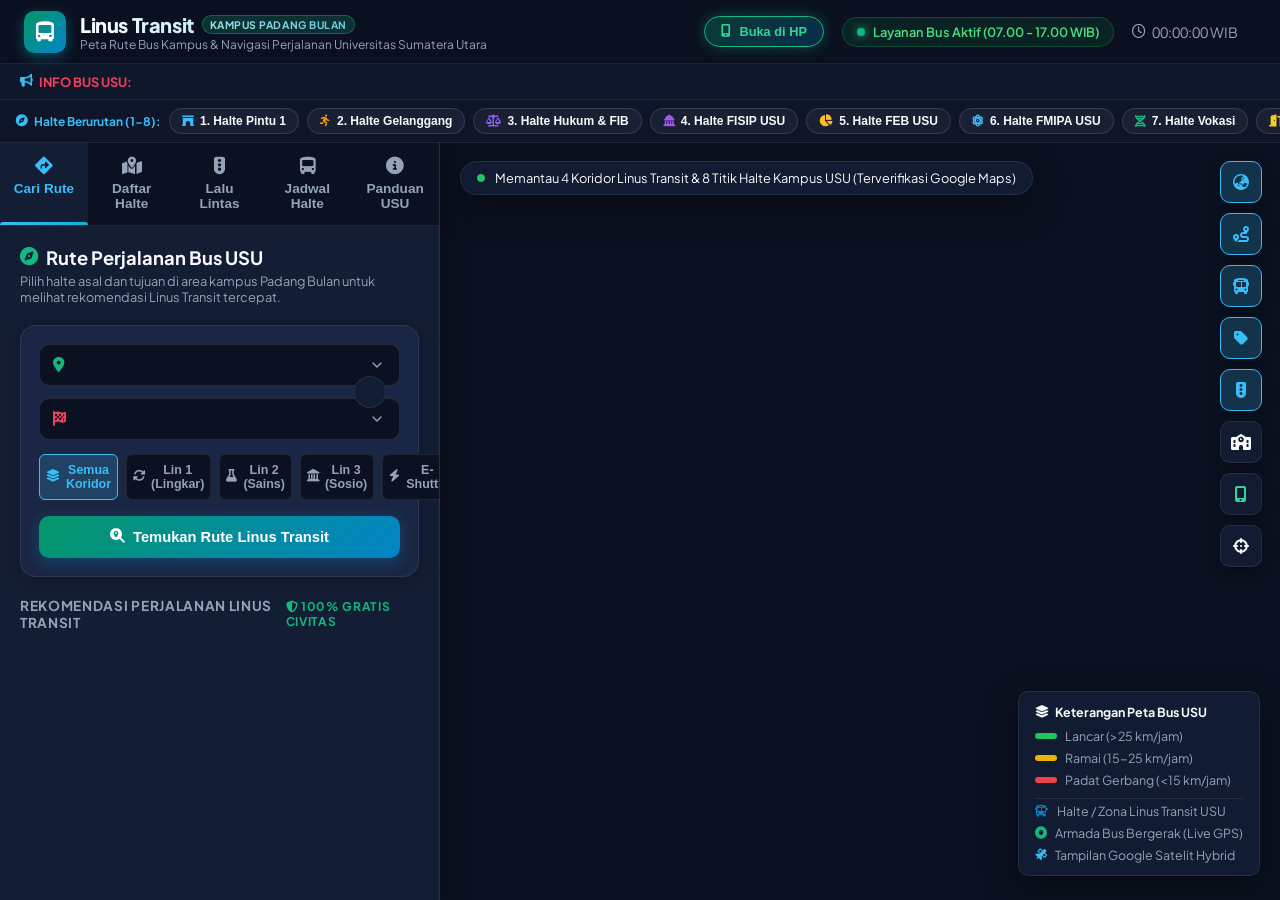
==== commit a8e504fa: "Ubah nama program menjadi Linus Transit" ====
--- a/index.html
+++ b/index.html
@@ -3,19 +3,22 @@
 
 <head>
   <meta charset="UTF-8">
-  <meta name="viewport" content="width=device-width, initial-scale=1.0, maximum-scale=1.0, user-scalable=no, viewport-fit=cover">
-  <title>LinUS - Peta Rute Bus Kampus Universitas Sumatera Utara (USU)</title>
+  <meta name="viewport"
+    content="width=device-width, initial-scale=1.0, maximum-scale=1.0, user-scalable=no, viewport-fit=cover">
+  <title>Linus Transit - Peta Rute Bus Kampus Universitas Sumatera Utara (USU)</title>
   <meta name="description"
-    content="Peta interaktif rute Bus LinUS (Lintas USU), panduan halte kampus, jadwal kedatangan bus real-time, dan pemantau kondisi jalan di Universitas Sumatera Utara, Medan.">
-
-  <!-- Progressive Web App (PWA) Meta & Manifest -->
+    content="Peta interaktif rute Linus Transit, panduan halte kampus, jadwal kedatangan bus real-time, dan pemantau kondisi jalan di Universitas Sumatera Utara, Medan.">
+
+  <!-- Progressive Web App (PWA) Meta &amp; Manifest -->
   <link rel="manifest" href="manifest.json">
   <meta name="theme-color" content="#059669">
   <meta name="mobile-web-app-capable" content="yes">
   <meta name="apple-mobile-web-app-capable" content="yes">
   <meta name="apple-mobile-web-app-status-bar-style" content="black-translucent">
-  <meta name="apple-mobile-web-app-title" content="LinUS USU">
-  <link rel="apple-touch-icon" href="icon.svg">
+  <meta name="apple-mobile-web-app-title" content="Linus Transit">
+  <link rel="apple-touch-icon" href="apple-touch-icon.png">
+  <link rel="icon" type="image/png" sizes="192x192" href="icon-192.png">
+  <link rel="icon" type="image/png" sizes="512x512" href="icon-512.png">
   <link rel="icon" type="image/svg+xml" href="icon.svg">
 
   <!-- Google Fonts: Plus Jakarta Sans -->
@@ -25,11 +28,12 @@
     rel="stylesheet">
 
   <!-- FontAwesome 6 Icons -->
-  <link rel="stylesheet" href="https://cdnjs.cloudflare.com/ajax/libs/font-awesome/6.4.2/css/all.min.css">
+  <link rel="stylesheet" href="https://cdnjs.cloudflare.com/ajax/libs/font-awesome/6.4.2/css/all.min.css"
+    crossorigin="anonymous" referrerpolicy="no-referrer">
 
   <!-- Leaflet CSS -->
   <link rel="stylesheet" href="https://unpkg.com/leaflet@1.9.4/dist/leaflet.css"
-    integrity="sha256-p4NxAoJBhIIN+hmNHrzRCf9tD/miZyoHS5obTRR9BMY=" crossorigin="" />
+    integrity="sha256-p4NxAoJBhIIN+hmNHrzRCf9tD/miZyoHS5obTRR9BMY=" crossorigin>
 
   <!-- Custom Stylesheet -->
   <link rel="stylesheet" href="style.css">
@@ -45,23 +49,29 @@
       </div>
       <div>
         <div class="brand-title">
-          LinUS USU
+          Linus Transit
           <span class="brand-badge"
             style="background: rgba(16, 185, 129, 0.2); color: #34d399; border: 1px solid rgba(16, 185, 129, 0.4);">
             KAMPUS PADANG BULAN
           </span>
         </div>
-        <div class="brand-subtitle">Peta Rute Bus Kampus & Navigasi Perjalanan Universitas Sumatera Utara</div>
+        <div class="brand-subtitle">Peta Rute Bus Kampus &amp; Navigasi Perjalanan Universitas Sumatera Utara</div>
       </div>
     </div>
 
     <div class="header-status-area">
-      <!-- Tombol Akses di HP / Scan QR -->
-      <button class="btn-open-mobile" id="btn-open-mobile" title="Buka di Smartphone / Scan QR">
+      <!-- Tombol Akses di HP / Scan QR (Untuk Layar Laptop/PC) -->
+      <button type="button" class="btn-open-mobile" id="btn-open-mobile" title="Buka di Smartphone / Scan QR">
         <i class="fa-solid fa-mobile-screen-button"></i>
         <span>Buka di HP</span>
       </button>
 
+      <!-- Tombol Pasang di HP (Tampil khusus di Layar Smartphone) -->
+      <button type="button" class="btn-install-header" id="btn-install-header" title="Pasang Linus Transit di Layar HP">
+        <i class="fa-solid fa-cloud-arrow-down"></i>
+        <span>Pasang di HP</span>
+      </button>
+
       <div class="live-indicator">
         <span class="pulse-dot" style="background: #10b981; box-shadow: 0 0 10px #10b981;"></span>
         <span>Layanan Bus Aktif (07.00 - 17.00 WIB)</span>
@@ -72,7 +82,7 @@
       </div>
 
       <div class="header-actions">
-        <button class="btn-toggle-sidebar" id="btn-toggle-sidebar" title="Menu Panel">
+        <button type="button" class="btn-toggle-sidebar" id="btn-toggle-sidebar" title="Menu Panel">
           <i class="fa-solid fa-bars"></i>
         </button>
       </div>
@@ -92,39 +102,37 @@
 
   <!-- Quick Landmark Shortcut Bar (Sesuai Peta Google Maps USU) -->
   <div class="campus-landmark-bar">
-    <span class="landmark-bar-label"><i class="fa-solid fa-compass"></i> Pintasan Lokasi USU:</span>
-    <button class="btn-landmark-chip" onclick="flyToCampusLandmark('rektorat')">
-      <i class="fa-solid fa-building-columns" style="color: #34d399;"></i> Auditorium & Rektorat
-    </button>
-    <button class="btn-landmark-chip" onclick="flyToCampusLandmark('teknik')">
-      <i class="fa-solid fa-gear" style="color: #f59e0b;"></i> Fak. Teknik (Jl. Almamater)
-    </button>
-    <button class="btn-landmark-chip" onclick="flyToCampusLandmark('polmed')">
-      <i class="fa-solid fa-graduation-cap" style="color: #a855f7;"></i> POLMED
-    </button>
-    <button class="btn-landmark-chip" onclick="flyToCampusLandmark('fasilkom')">
-      <i class="fa-solid fa-capsules" style="color: #06b6d4;"></i> Fak. Farmasi (Tri Dharma)
-    </button>
-    <button class="btn-landmark-chip" onclick="flyToCampusLandmark('perpus')">
-      <i class="fa-solid fa-book-open" style="color: #38bdf8;"></i> Perpustakaan & Pendopo
-    </button>
-    <button class="btn-landmark-chip" onclick="flyToCampusLandmark('feb')">
-      <i class="fa-solid fa-chart-line" style="color: #fb923c;"></i> Fak. Ekonomi (FEB)
-    </button>
-    <button class="btn-landmark-chip" onclick="flyToCampusLandmark('rsusu')">
-      <i class="fa-solid fa-hospital" style="color: #f43f5e;"></i> RS USU
-    </button>
-    <button class="btn-landmark-chip" onclick="flyToCampusLandmark('pintu1')">
-      <i class="fa-solid fa-archway" style="color: #818cf8;"></i> Pintu 1 Mansyur
-    </button>
-    <button class="btn-landmark-chip" onclick="flyToCampusLandmark('pintu4')">
-      <i class="fa-solid fa-door-open" style="color: #facc15;"></i> Pintu 4 USU
-    </button>
-    <button class="btn-landmark-chip" onclick="flyToCampusLandmark('pusat')"
+    <span class="landmark-bar-label"><i class="fa-solid fa-compass"></i> Halte Berurutan (1-8):</span>
+    <button type="button" class="btn-landmark-chip" onclick="flyToCampusLandmark('pintu1')">
+      <i class="fa-solid fa-archway" style="color: #38bdf8;"></i> 1. Halte Pintu 1
+    </button>
+    <button type="button" class="btn-landmark-chip" onclick="flyToCampusLandmark('gelanggang')">
+      <i class="fa-solid fa-person-running" style="color: #f59e0b;"></i> 2. Halte Gelanggang
+    </button>
+    <button type="button" class="btn-landmark-chip" onclick="flyToCampusLandmark('hukum')">
+      <i class="fa-solid fa-scale-balanced" style="color: #8b5cf6;"></i> 3. Halte Hukum &amp; FIB
+    </button>
+    <button type="button" class="btn-landmark-chip" onclick="flyToCampusLandmark('fisip')">
+      <i class="fa-solid fa-landmark-dome" style="color: #a855f7;"></i> 4. Halte FISIP USU
+    </button>
+    <button type="button" class="btn-landmark-chip" onclick="flyToCampusLandmark('feb')">
+      <i class="fa-solid fa-chart-pie" style="color: #fbbf24;"></i> 5. Halte FEB USU
+    </button>
+    <button type="button" class="btn-landmark-chip" onclick="flyToCampusLandmark('fmipa')">
+      <i class="fa-solid fa-atom" style="color: #38bdf8;"></i> 6. Halte FMIPA USU
+    </button>
+    <button type="button" class="btn-landmark-chip" onclick="flyToCampusLandmark('vokasi')">
+      <i class="fa-solid fa-dna" style="color: #10b981;"></i> 7. Halte Vokasi
+    </button>
+    <button type="button" class="btn-landmark-chip" onclick="flyToCampusLandmark('pintu4')">
+      <i class="fa-solid fa-door-open" style="color: #facc15;"></i> 8. Halte Pintu 4
+    </button>
+    <button type="button" class="btn-landmark-chip" onclick="flyToCampusLandmark('pusat')"
       style="background: rgba(16, 185, 129, 0.2); border-color: rgba(16, 185, 129, 0.5); color: #34d399;">
       <i class="fa-solid fa-expand"></i> Peta Penuh USU
     </button>
-    <button class="btn-landmark-chip" id="chip-open-mobile" style="background: rgba(16, 185, 129, 0.25); border-color: #10b981; color: #34d399; font-weight: 800;">
+    <button type="button" class="btn-landmark-chip" id="chip-open-mobile"
+      style="background: rgba(16, 185, 129, 0.25); border-color: #10b981; color: #34d399; font-weight: 800;">
       <i class="fa-solid fa-mobile-screen-button"></i> Buka di HP (QR)
     </button>
   </div>
@@ -138,19 +146,23 @@
       <div class="sidebar-drag-handle" id="sheet-drag-handle" style="display:none;" title="Tutup / Buka Panel"></div>
 
       <nav class="sidebar-tabs">
-        <button class="tab-btn active" data-tab="pane-planner">
+        <button type="button" class="tab-btn active" data-tab="pane-planner">
           <i class="fa-solid fa-diamond-turn-right"></i>
           <span>Cari Rute</span>
         </button>
-        <button class="tab-btn" data-tab="pane-traffic">
+        <button type="button" class="tab-btn" data-tab="pane-halte-directory">
+          <i class="fa-solid fa-map-location-dot"></i>
+          <span>Daftar Halte</span>
+        </button>
+        <button type="button" class="tab-btn" data-tab="pane-traffic">
           <i class="fa-solid fa-traffic-light"></i>
           <span>Lalu Lintas</span>
         </button>
-        <button class="tab-btn" data-tab="pane-schedule">
+        <button type="button" class="tab-btn" data-tab="pane-schedule">
           <i class="fa-solid fa-bus-simple"></i>
           <span>Jadwal Halte</span>
         </button>
-        <button class="tab-btn" data-tab="pane-guide">
+        <button type="button" class="tab-btn" data-tab="pane-guide">
           <i class="fa-solid fa-circle-info"></i>
           <span>Panduan USU</span>
         </button>
@@ -162,7 +174,7 @@
         <div class="tab-pane active" id="pane-planner">
           <div class="panel-header">
             <h2><i class="fa-solid fa-compass" style="color: var(--accent-emerald);"></i> Rute Perjalanan Bus USU</h2>
-            <p>Pilih halte asal dan tujuan di area kampus Padang Bulan untuk melihat rekomendasi Bus LinUS tercepat.</p>
+            <p>Pilih halte asal dan tujuan di area kampus Padang Bulan untuk melihat rekomendasi Linus Transit tercepat.</p>
           </div>
 
           <div class="route-card">
@@ -174,7 +186,7 @@
                 </select>
               </div>
 
-              <button class="btn-swap-locations" id="btn-swap-locations" title="Tukar Asal dan Tujuan">
+              <button type="button" class="btn-swap-locations" id="btn-swap-locations" title="Tukar Asal dan Tujuan">
                 <i class="fa-solid fa-arrow-up-down"></i>
               </button>
 
@@ -187,31 +199,31 @@
             </div>
 
             <div class="mode-filter-row">
-              <button class="btn-mode-chip active" data-mode="all">
+              <button type="button" class="btn-mode-chip active" data-mode="all">
                 <i class="fa-solid fa-layer-group"></i> Semua Koridor
               </button>
-              <button class="btn-mode-chip" data-mode="LIN-01">
+              <button type="button" class="btn-mode-chip" data-mode="LIN-01">
                 <i class="fa-solid fa-rotate"></i> Lin 1 (Lingkar)
               </button>
-              <button class="btn-mode-chip" data-mode="LIN-02">
+              <button type="button" class="btn-mode-chip" data-mode="LIN-02">
                 <i class="fa-solid fa-flask"></i> Lin 2 (Sains)
               </button>
-              <button class="btn-mode-chip" data-mode="LIN-03">
+              <button type="button" class="btn-mode-chip" data-mode="LIN-03">
                 <i class="fa-solid fa-landmark"></i> Lin 3 (Sosio)
               </button>
-              <button class="btn-mode-chip" data-mode="EV-USU">
+              <button type="button" class="btn-mode-chip" data-mode="EV-USU">
                 <i class="fa-solid fa-bolt"></i> E-Shuttle
               </button>
             </div>
 
-            <button class="btn-search-route" id="btn-search-route"
+            <button type="button" class="btn-search-route" id="btn-search-route"
               style="background: linear-gradient(135deg, #059669 0%, #0284c7 100%);">
-              <i class="fa-solid fa-magnifying-glass-location"></i> Temukan Rute Bus LinUS
+              <i class="fa-solid fa-magnifying-glass-location"></i> Temukan Rute Linus Transit
             </button>
           </div>
 
           <div class="results-section-title">
-            <span>Rekomendasi Perjalanan Bus LinUS</span>
+            <span>Rekomendasi Perjalanan Linus Transit</span>
             <span style="font-size:0.75rem; color:var(--accent-emerald);"><i class="fa-solid fa-shield-halved"></i> 100%
               Gratis Civitas</span>
           </div>
@@ -221,11 +233,30 @@
           </div>
         </div>
 
-        <!-- ==================== TAB 2: PANTAU LALU LINTAS KAMPUS ==================== -->
+        <!-- ==================== TAB 2: DIREKTORI HALTE GOOGLE MAPS ==================== -->
+        <div class="tab-pane" id="pane-halte-directory">
+          <div class="panel-header">
+            <h2><i class="fa-solid fa-map-location-dot" style="color: var(--accent-blue);"></i> Halte Terverifikasi</h2>
+            <p>Daftar 18 titik pemberhentian resmi Linus Transit USU yang diselaraskan dengan Google Maps &amp; Citra
+              Satelit Kampus.</p>
+          </div>
+
+          <div class="halte-directory-search">
+            <i class="fa-solid fa-magnifying-glass"></i>
+            <input type="text" id="input-search-halte"
+              placeholder="Cari halte (contoh: Pintu 1, Gelanggang, FISIP, Hukum...)">
+          </div>
+
+          <div id="halte-directory-list">
+            <!-- Dirender otomatis oleh JavaScript -->
+          </div>
+        </div>
+
+        <!-- ==================== TAB 3: PANTAU LALU LINTAS KAMPUS ==================== -->
         <div class="tab-pane" id="pane-traffic">
           <div class="panel-header">
             <h2><i class="fa-solid fa-triangle-exclamation" style="color: var(--traffic-yellow);"></i> Pantauan Gerbang
-              & Jalan USU</h2>
+              &amp; Jalan USU</h2>
             <p>Kondisi akses gerbang luar dan sirkulasi jalan internal di dalam kampus Padang Bulan.</p>
           </div>
 
@@ -234,7 +265,7 @@
               <span style="font-size:0.85rem; font-weight:700; color:var(--text-main);">Kondisi Akses Kampus</span>
               <span
                 style="font-size:0.75rem; background:rgba(16,185,129,0.2); color:#6ee7b7; padding:3px 8px; border-radius:999px; font-weight:700;">Tertib
-                & Lancar</span>
+                &amp; Lancar</span>
             </div>
 
             <div class="traffic-stats-grid">
@@ -269,7 +300,7 @@
           </div>
 
           <div class="results-section-title">
-            <span>Daftar Ruas Jalan & Titik Pantauan</span>
+            <span>Daftar Ruas Jalan &amp; Titik Pantauan</span>
           </div>
 
           <div id="traffic-hotspots-list">
@@ -277,11 +308,11 @@
           </div>
         </div>
 
-        <!-- ==================== TAB 3: JADWAL & HALTE ==================== -->
+        <!-- ==================== TAB 3: JADWAL &amp; HALTE ==================== -->
         <div class="tab-pane" id="pane-schedule">
           <div class="panel-header">
             <h2><i class="fa-solid fa-clock" style="color: var(--accent-emerald);"></i> Papan Jadwal Kedatangan Bus</h2>
-            <p>Estimasi waktu kedatangan armada Bus LinUS (ETA) di halte dan zona bus kampus terdekat.</p>
+            <p>Estimasi waktu kedatangan armada Linus Transit (ETA) di halte dan zona bus kampus terdekat.</p>
           </div>
 
           <div style="margin-bottom: 14px;">
@@ -309,15 +340,15 @@
           <div
             style="margin-top:20px; background:rgba(16,185,129,0.06); border:1px dashed rgba(16,185,129,0.3); border-radius:var(--radius-md); padding:14px; font-size:0.8rem; color:var(--text-muted);">
             <i class="fa-solid fa-circle-info" style="color:var(--accent-emerald); margin-right:6px;"></i>
-            <b>Tips Menunggu Bus LinUS:</b> Armada bus kampus berkeliling terus-menerus. Posisi bus diperbarui secara
+            <b>Tips Menunggu Linus Transit:</b> Armada bus kampus berkeliling terus-menerus. Posisi bus diperbarui secara
             real-time melalui simulasi sensor GPS di peta.
           </div>
         </div>
 
-        <!-- ==================== TAB 4: PANDUAN & ATURAN BUS USU ==================== -->
+        <!-- ==================== TAB 4: PANDUAN &amp; ATURAN BUS USU ==================== -->
         <div class="tab-pane" id="pane-guide">
           <div class="panel-header">
-            <h2><i class="fa-solid fa-book-open" style="color: var(--accent-cyan);"></i> Panduan Layanan Bus LinUS</h2>
+            <h2><i class="fa-solid fa-book-open" style="color: var(--accent-cyan);"></i> Panduan Layanan Linus Transit</h2>
             <p>Ketentuan, aturan, dan tata tertib penggunaan transportasi bus di lingkungan Universitas Sumatera Utara.
             </p>
           </div>
@@ -326,7 +357,7 @@
             <h4 style="font-size:0.9rem; margin-bottom:8px; color:var(--accent-emerald);"><i
                 class="fa-solid fa-id-card"></i> 100% Gratis dengan KTM</h4>
             <p style="font-size:0.8rem; color:var(--text-muted); line-height:1.5;">
-              Layanan Bus LinUS (Lintas USU) disediakan secara <b>gratis tanpa dipungut biaya</b> bagi seluruh
+              Layanan Linus Transit disediakan secara <b>gratis tanpa dipungut biaya</b> bagi seluruh
               mahasiswa, dosen, dan staf tendik USU. Penumpang diwajibkan menunjukkan <b>Kartu Tanda Mahasiswa (KTM)</b>
               atau kartu civitas aktif kepada pengemudi saat menaiki bus.
             </p>
@@ -354,7 +385,7 @@
 
           <div class="route-card" style="margin-bottom:14px;">
             <h4 style="font-size:0.9rem; margin-bottom:8px; color:var(--accent-cyan);"><i class="fa-solid fa-leaf"></i>
-              USU Green Campus & E-Shuttle</h4>
+              USU Green Campus &amp; E-Shuttle</h4>
             <p style="font-size:0.8rem; color:var(--text-muted); line-height:1.5;">
               Pengoperasian armada bus dan mobil listrik (E-Shuttle) di dalam kampus Padang Bulan bertujuan menekan
               emisi gas buang, mengurangi kepadatan parkir kendaraan pribadi di fakultas, dan menciptakan lingkungan
@@ -364,7 +395,7 @@
 
           <div class="route-card">
             <h4 style="font-size:0.9rem; margin-bottom:8px; color:var(--text-main);"><i
-                class="fa-solid fa-shield-halved"></i> Posko Keamanan & Bantuan</h4>
+                class="fa-solid fa-shield-halved"></i> Posko Keamanan &amp; Bantuan</h4>
             <p style="font-size:0.8rem; color:var(--text-muted); line-height:1.5;">
               Bila mengalami kendala barang tertinggal di bus atau membutuhkan bantuan medis darurat, silakan hubungi
               Pos Satpam Pintu 1 USU atau Posko IGD RS USU (061) 8218985.
@@ -381,35 +412,41 @@
       <!-- Quick Status Overlay -->
       <div class="map-status-pill">
         <i class="fa-solid fa-circle" style="color:var(--traffic-green); font-size:8px;"></i>
-        <span>Memantau 4 Koridor Bus LinUS & 15 Titik Halte Kampus USU</span>
+        <span>Memantau 4 Koridor Linus Transit &amp; 8 Titik Halte Kampus USU (Terverifikasi Google Maps)</span>
       </div>
 
       <!-- Floating Map Control Buttons -->
       <div class="map-floating-toolbar">
-        <button class="map-tool-btn active" id="tool-toggle-basemap" title="Ganti Tampilan Peta (Satelit / Jalan)">
+        <button type="button" class="map-tool-btn active" id="tool-toggle-basemap"
+          title="Ganti Tampilan Peta (Satelit / Jalan)">
           <i class="fa-solid fa-earth-asia"></i>
         </button>
-        <button class="map-tool-btn active" id="tool-toggle-routes" title="Toggle Rute Bus LinUS">
+        <button type="button" class="map-tool-btn active" id="tool-toggle-routes" title="Toggle Rute Linus Transit">
           <i class="fa-solid fa-route"></i>
         </button>
-        <button class="map-tool-btn active" id="tool-toggle-stops" title="Toggle Halte / Zona Bus USU">
+        <button type="button" class="map-tool-btn active" id="tool-toggle-stops" title="Toggle Halte / Zona Bus USU">
           <i class="fa-solid fa-bus"></i>
         </button>
-        <button class="map-tool-btn active" id="tool-toggle-traffic" title="Toggle Pantauan Lalu Lintas Jalan">
+        <button type="button" class="map-tool-btn active" id="tool-toggle-labels"
+          title="Toggle Label Nama Halte (Google Maps)">
+          <i class="fa-solid fa-tag"></i>
+        </button>
+        <button type="button" class="map-tool-btn active" id="tool-toggle-traffic"
+          title="Toggle Pantauan Lalu Lintas Jalan">
           <i class="fa-solid fa-traffic-light"></i>
         </button>
-        <button class="map-tool-btn" id="tool-reset-campus" title="Pusatkan ke Kampus USU">
+        <button type="button" class="map-tool-btn" id="tool-reset-campus" title="Pusatkan ke Kampus USU">
           <i class="fa-solid fa-school"></i>
         </button>
-        <button class="map-tool-btn" id="tool-open-mobile" title="Buka di HP (Scan QR)">
+        <button type="button" class="map-tool-btn" id="tool-open-mobile" title="Buka di HP (Scan QR)">
           <i class="fa-solid fa-mobile-screen-button" style="color: #34d399;"></i>
         </button>
-        <button class="map-tool-btn" id="tool-locate" title="Pusatkan ke Lokasi Saya">
+        <button type="button" class="map-tool-btn" id="tool-locate" title="Pusatkan ke Lokasi Saya">
           <i class="fa-solid fa-crosshairs"></i>
         </button>
       </div>
 
-      <!-- Floating Traffic & Transit Legend -->
+      <!-- Floating Traffic &amp; Transit Legend -->
       <div class="map-floating-legend">
         <div class="legend-title">
           <i class="fa-solid fa-layer-group"></i> Keterangan Peta Bus USU
@@ -429,7 +466,7 @@
           </div>
           <div class="legend-row" style="margin-top:4px; padding-top:4px; border-top:1px solid rgba(255,255,255,0.08);">
             <i class="fa-solid fa-bus" style="color:#0284c7; font-size:12px;"></i>
-            <span>Halte / Zona Bus LinUS USU</span>
+            <span>Halte / Zona Linus Transit USU</span>
           </div>
           <div class="legend-row">
             <i class="fa-solid fa-circle-dot" style="color:#10b981; font-size:12px;"></i>
@@ -450,23 +487,23 @@
 
   <!-- Mobile Bottom Navigation Bar (Khusus Layar HP) -->
   <nav class="mobile-bottom-nav">
-    <button class="mobile-nav-item active" data-tab="pane-planner">
+    <button type="button" class="mobile-nav-item active" data-tab="pane-planner">
       <i class="fa-solid fa-diamond-turn-right"></i>
       <span>Cari Rute</span>
     </button>
-    <button class="mobile-nav-item" data-tab="pane-traffic">
+    <button type="button" class="mobile-nav-item" data-tab="pane-traffic">
       <i class="fa-solid fa-traffic-light"></i>
       <span>Lalu Lintas</span>
     </button>
-    <button class="mobile-nav-item" data-tab="pane-schedule">
+    <button type="button" class="mobile-nav-item" data-tab="pane-schedule">
       <i class="fa-solid fa-bus-simple"></i>
       <span>Jadwal</span>
     </button>
-    <button class="mobile-nav-item" data-tab="pane-guide">
+    <button type="button" class="mobile-nav-item" data-tab="pane-guide">
       <i class="fa-solid fa-circle-info"></i>
       <span>Panduan</span>
     </button>
-    <button class="mobile-nav-item" id="btn-mobile-map-toggle">
+    <button type="button" class="mobile-nav-item" id="btn-mobile-map-toggle">
       <i class="fa-solid fa-map-location-dot"></i>
       <span>Peta Penuh</span>
     </button>
@@ -475,37 +512,124 @@
   <!-- Modal Dialog Buka di HP / Scan QR -->
   <div class="mobile-modal-overlay" id="mobile-modal">
     <div class="mobile-modal-card">
-      <button class="btn-close-modal-x" id="btn-close-mobile-modal">&times;</button>
+      <button type="button" class="btn-close-modal-x" id="btn-close-mobile-modal">&times;</button>
       <div style="font-size:1.6rem; color:#10b981; margin-bottom:6px;">
         <i class="fa-solid fa-mobile-screen-button"></i>
       </div>
-      <h3 style="font-size:1.15rem; font-weight:800; color:#fff;">Buka LinUS di HP Anda</h3>
+      <h3 style="font-size:1.15rem; font-weight:800; color:#fff;">Buka Linus Transit di HP Anda</h3>
       <p style="font-size:0.8rem; color:var(--text-muted); margin-top:4px;">
-        Scan QR Code di bawah menggunakan kamera HP (pastikan HP terhubung ke Wi-Fi yang sama):
+        Scan QR Code di bawah menggunakan kamera HP (bisa menggunakan kuota internet dari mana saja):
       </p>
 
-      <img class="qr-code-img" src="https://api.qrserver.com/v1/create-qr-code/?size=200x200&data=http://192.168.100.7:5050" alt="QR Code LinUS USU">
-
-      <div class="url-copy-box">
-        <span class="url-copy-text" id="lan-url-text">http://192.168.100.7:5050</span>
-        <button class="btn-copy-url" id="btn-copy-lan-url"><i class="fa-solid fa-copy"></i> Salin</button>
-      </div>
-
-      <div style="text-align:left; background:rgba(255,255,255,0.04); border:1px solid rgba(255,255,255,0.08); border-radius:10px; padding:12px; font-size:0.75rem; color:#cbd5e1;">
+      <img class="qr-code-img"
+        src="https://api.qrserver.com/v1/create-qr-code/?size=200x200&data=https://linus-usu.vercel.app"
+        alt="QR Code Linus Transit">
+
+      <div class="url-copy-box" style="border-color: rgba(16, 185, 129, 0.4); background: rgba(16, 185, 129, 0.08);">
+        <span class="url-copy-text" style="color:#34d399; font-weight:700;"
+          id="vercel-url-text">https://linus-usu.vercel.app</span>
+        <button type="button" class="btn-copy-url" id="btn-copy-vercel-url" style="background:#059669;"><i
+            class="fa-solid fa-lock"></i> Salin Link Resmi</button>
+      </div>
+
+      <div
+        style="text-align:left; background:rgba(255,255,255,0.04); border:1px solid rgba(255,255,255,0.08); border-radius:10px; padding:12px; font-size:0.75rem; color:#cbd5e1;">
         <b style="color:#38bdf8;"><i class="fa-solid fa-download"></i> Cara Pasang Jadi Aplikasi HP (PWA):</b>
         <ul style="margin-top:6px; padding-left:18px; line-height:1.5;">
-          <li><b>Android (Chrome):</b> Buka link di atas, ketuk menu titik tiga (⋮) di kanan atas, pilih <b>"Tambahkan ke Layar Utama"</b> atau <b>"Instal Aplikasi"</b>.</li>
-          <li><b>iPhone (Safari):</b> Buka link di atas, ketuk tombol <b>Bagikan (Share / tanda kotak panah ke atas)</b>, lalu pilih <b>"Tambah ke Layar Utama" (Add to Home Screen)</b>.</li>
+          <li><b>Android (Chrome):</b> Buka link di atas, ketuk menu titik tiga (⋮) di kanan atas, pilih <b>"Tambahkan
+              ke Layar Utama"</b> atau <b>"Instal Aplikasi"</b>.</li>
+          <li><b>iPhone (Safari):</b> Buka link di atas, ketuk tombol <b>Bagikan (Share / tanda kotak panah ke
+              atas)</b>, lalu pilih <b>"Tambah ke Layar Utama" (Add to Home Screen)</b>.</li>
         </ul>
       </div>
+    </div>
+  </div>
+
+  <!-- Floating PWA Install Bar (Khusus Layar HP Smartphone) -->
+  <aside class="pwa-install-banner" id="pwa-install-banner" aria-label="Instal Aplikasi Linus Transit">
+    <div class="pwa-banner-left">
+      <img src="icon-192.png" alt="Linus Transit" class="pwa-banner-icon">
+      <div class="pwa-banner-info">
+        <div class="pwa-banner-title">Pasang Linus Transit di Layar HP</div>
+        <div class="pwa-banner-subtitle">
+          <span class="live-status-dot"></span> Selalu ONLINE &amp; Akses 1-Ketuk
+        </div>
+      </div>
+    </div>
+    <div class="pwa-banner-actions">
+      <button type="button" class="btn-pwa-install-action" id="btn-pwa-install">
+        <i class="fa-solid fa-download"></i> Pasang
+      </button>
+      <button type="button" class="btn-pwa-banner-close" id="btn-pwa-banner-close" title="Tutup Banner">&times;</button>
+    </div>
+  </aside>
+
+  <!-- Modal Dialog Panduan Resmi Pasang Aplikasi ke Layar Utama HP -->
+  <div class="mobile-modal-overlay" id="modal-install-guide">
+    <div class="mobile-modal-card pwa-guide-card">
+      <button type="button" class="btn-close-modal-x" id="btn-close-pwa-guide">&times;</button>
+
+      <div
+        style="width:64px; height:64px; margin:0 auto 10px auto; border-radius:18px; overflow:hidden; box-shadow: 0 8px 24px rgba(5,150,105,0.45); border: 2px solid rgba(56, 189, 248, 0.4);">
+        <img src="icon-192.png" alt="Linus Transit" style="width:100%; height:100%; object-fit:cover;">
+      </div>
+
+      <h3 style="font-size:1.25rem; font-weight:800; color:#fff; margin-bottom:4px;">
+        Pasang Linus Transit ke Layar HP
+      </h3>
+      <div
+        style="display:inline-flex; align-items:center; gap:6px; background:rgba(16,185,129,0.15); border:1px solid rgba(16,185,129,0.3); padding:4px 12px; border-radius:999px; font-size:0.75rem; color:#34d399; font-weight:700; margin-bottom:14px;">
+        <span class="live-status-dot"></span> Status: ONLINE &amp; Terhubung Server Vercel
+      </div>
+
+      <!-- Tombol Pemicu Pasang Langsung -->
+      <button type="button" class="btn-direct-install-now" id="btn-modal-install-trigger">
+        <i class="fa-solid fa-cloud-arrow-down"></i> Ketuk Disini untuk Pasang ke HP
+      </button>
+
+      <!-- Peringatan Offline VS Online -->
+      <div
+        style="background: rgba(239, 68, 68, 0.12); border: 1px solid rgba(239, 68, 68, 0.35); border-radius: 12px; padding: 11px 14px; margin: 14px 0 12px 0; text-align: left; font-size: 0.77rem; color: #fca5a5;">
+        <div style="font-weight: 800; color: #f87171; display:flex; align-items:center; gap:6px;">
+          <i class="fa-solid fa-triangle-exclamation"></i> Kenapa Sebelumnya Muncul "Offline"?
+        </div>
+        <div style="margin-top: 5px; line-height: 1.5; color: #fecaca;">
+          Status <b>"Offline"</b> muncul jika Anda menekan tombol panah download (<b><i
+              class="fa-solid fa-arrow-down"></i></b>) di menu Chrome. Tombol panah tersebut hanya mendownload file
+          halaman mati.
+        </div>
+      </div>
+
+      <!-- Panduan Resmi 3 Langkah -->
+      <div
+        style="text-align:left; background:rgba(255,255,255,0.04); border:1px solid rgba(255,255,255,0.1); border-radius:12px; padding:12px 14px; font-size:0.78rem; color:#e2e8f0;">
+        <div style="color:#38bdf8; font-weight:800; margin-bottom:6px; display:flex; align-items:center; gap:6px;">
+          <i class="fa-solid fa-mobile-screen"></i> Cara Pasang Agar Muncul di Layar Utama HP:
+        </div>
+        <ol style="margin:0; padding-left:18px; line-height:1.65;">
+          <li>Ketuk menu <b>Titik Tiga (⋮)</b> di pojok kanan atas Google Chrome.</li>
+          <li>Pilih menu <b>"Tambahkan ke Layar Utama"</b> atau <b>"Instal Aplikasi"</b> (ikon handphone dengan tanda
+            panah).</li>
+          <li>Ketuk <b>"Instal"</b> pada pop-up konfirmasi yang muncul.</li>
+        </ol>
+        <div
+          style="margin-top:8px; padding-top:6px; border-top:1px dashed rgba(255,255,255,0.1); font-size:0.73rem; color:#94a3b8;">
+          ✨ Setelah dipasang, buka Layar Depan HP Anda. Ikon <b>Linus Transit</b> akan muncul seperti aplikasi biasa dan
+          statusnya selalu <b>ONLINE</b>!
+        </div>
+      </div>
+
+      <button type="button" class="btn-guide-understand" id="btn-guide-understand">
+        <i class="fa-solid fa-circle-check"></i> Mengerti, Kembali ke Peta
+      </button>
     </div>
   </div>
 
   <!-- Leaflet JS CDN -->
   <script src="https://unpkg.com/leaflet@1.9.4/dist/leaflet.js"
-    integrity="sha256-20nQCchB9co0qIjJZRGuk2/Z9VM+kNiyxNV1lvTlZBo=" crossorigin=""></script>
-
-  <!-- App Datasets & Application Logic -->
+    integrity="sha256-20nQCchB9co0qIjJZRGuk2/Z9VM+kNiyxNV1lvTlZBo=" crossorigin></script>
+
+  <!-- App Datasets &amp; Application Logic -->
   <script src="data.js"></script>
   <script src="app.js"></script>
 </body>
--- a/style.css
+++ b/style.css
@@ -1453,3 +1453,212 @@
   cursor: pointer !important;
 }
 
+/* ---------------- Tombol Pasang di HP (Header) ---------------- */
+.btn-install-header {
+  display: none;
+  align-items: center;
+  gap: 7px;
+  background: linear-gradient(135deg, #059669 0%, #0284c7 100%);
+  border: 1px solid rgba(56, 189, 248, 0.5);
+  color: #fff;
+  padding: 6px 14px;
+  border-radius: 999px;
+  font-size: 0.78rem;
+  font-weight: 800;
+  cursor: pointer;
+  box-shadow: 0 4px 14px rgba(5, 150, 105, 0.4);
+}
+
+/* ---------------- Floating PWA Install Banner ---------------- */
+.pwa-install-banner {
+  position: fixed;
+  top: 68px;
+  left: 12px;
+  right: 12px;
+  background: rgba(15, 23, 42, 0.95);
+  backdrop-filter: blur(16px);
+  border: 1px solid rgba(16, 185, 129, 0.45);
+  border-radius: 16px;
+  padding: 10px 14px;
+  z-index: 1300;
+  display: none;
+  align-items: center;
+  justify-content: space-between;
+  box-shadow: 0 10px 30px rgba(0, 0, 0, 0.6), 0 0 20px rgba(5, 150, 105, 0.25);
+  animation: slideDownBanner 0.35s cubic-bezier(0.16, 1, 0.3, 1);
+}
+
+.pwa-install-banner.visible {
+  display: flex !important;
+}
+
+@keyframes slideDownBanner {
+  from {
+    transform: translateY(-25px);
+    opacity: 0;
+  }
+  to {
+    transform: translateY(0);
+    opacity: 1;
+  }
+}
+
+.pwa-banner-left {
+  display: flex;
+  align-items: center;
+  gap: 10px;
+}
+
+.pwa-banner-icon {
+  width: 42px;
+  height: 42px;
+  border-radius: 10px;
+  object-fit: cover;
+  box-shadow: 0 4px 12px rgba(0, 0, 0, 0.4);
+  border: 1px solid rgba(255, 255, 255, 0.2);
+}
+
+.pwa-banner-title {
+  font-size: 0.85rem;
+  font-weight: 800;
+  color: #fff;
+}
+
+.pwa-banner-subtitle {
+  font-size: 0.72rem;
+  color: #94a3b8;
+  display: flex;
+  align-items: center;
+  gap: 5px;
+  margin-top: 2px;
+}
+
+.live-status-dot {
+  width: 8px;
+  height: 8px;
+  border-radius: 50%;
+  background: #10b981;
+  display: inline-block;
+  box-shadow: 0 0 8px #10b981;
+}
+
+.pwa-banner-actions {
+  display: flex;
+  align-items: center;
+  gap: 8px;
+}
+
+.btn-pwa-install-action {
+  background: linear-gradient(135deg, #059669 0%, #0284c7 100%);
+  color: #fff;
+  border: none;
+  border-radius: 999px;
+  padding: 8px 14px;
+  font-size: 0.76rem;
+  font-weight: 800;
+  cursor: pointer;
+  box-shadow: 0 4px 12px rgba(5, 150, 105, 0.4);
+  white-space: nowrap;
+}
+
+.btn-pwa-banner-close {
+  background: rgba(255, 255, 255, 0.08);
+  border: none;
+  color: #94a3b8;
+  width: 28px;
+  height: 28px;
+  border-radius: 50%;
+  font-size: 1.1rem;
+  cursor: pointer;
+  display: flex;
+  align-items: center;
+  justify-content: center;
+}
+
+.btn-pwa-banner-close:hover {
+  background: rgba(255, 255, 255, 0.2);
+  color: #fff;
+}
+
+.pwa-guide-card {
+  max-width: 440px !important;
+  text-align: center;
+}
+
+.btn-direct-install-now {
+  width: 100%;
+  background: linear-gradient(135deg, #059669 0%, #0284c7 100%);
+  border: 1px solid rgba(56, 189, 248, 0.5);
+  color: #fff;
+  padding: 12px 18px;
+  border-radius: 12px;
+  font-size: 0.88rem;
+  font-weight: 800;
+  cursor: pointer;
+  box-shadow: 0 6px 20px rgba(5, 150, 105, 0.4);
+  display: flex;
+  align-items: center;
+  justify-content: center;
+  gap: 8px;
+  margin-bottom: 6px;
+  transition: transform 0.15s, box-shadow 0.15s;
+}
+
+.btn-direct-install-now:hover {
+  transform: translateY(-2px);
+  box-shadow: 0 8px 24px rgba(5, 150, 105, 0.55);
+}
+
+.btn-guide-understand {
+  width: 100%;
+  background: rgba(255, 255, 255, 0.08);
+  border: 1px solid rgba(255, 255, 255, 0.15);
+  color: #fff;
+  padding: 10px;
+  border-radius: 10px;
+  font-size: 0.82rem;
+  font-weight: 700;
+  margin-top: 14px;
+  cursor: pointer;
+  display: flex;
+  align-items: center;
+  justify-content: center;
+  gap: 6px;
+}
+
+.btn-guide-understand:hover {
+  background: rgba(255, 255, 255, 0.15);
+}
+
+/* ---------------- Aturan Khusus Layar HP Kecil (<= 680px) ---------------- */
+@media (max-width: 680px) {
+  .app-header {
+    padding: 8px 12px !important;
+  }
+  .brand-subtitle {
+    display: none !important;
+  }
+  .btn-open-mobile {
+    display: none !important;
+  }
+  .btn-install-header {
+    display: inline-flex !important;
+  }
+  .header-status-area .live-indicator {
+    display: none !important;
+  }
+  .brand-title {
+    font-size: 1.05rem !important;
+  }
+  .brand-badge {
+    display: none !important;
+  }
+  .pwa-install-banner {
+    top: 60px !important;
+    left: 8px !important;
+    right: 8px !important;
+    padding: 8px 12px !important;
+  }
+}
+
+
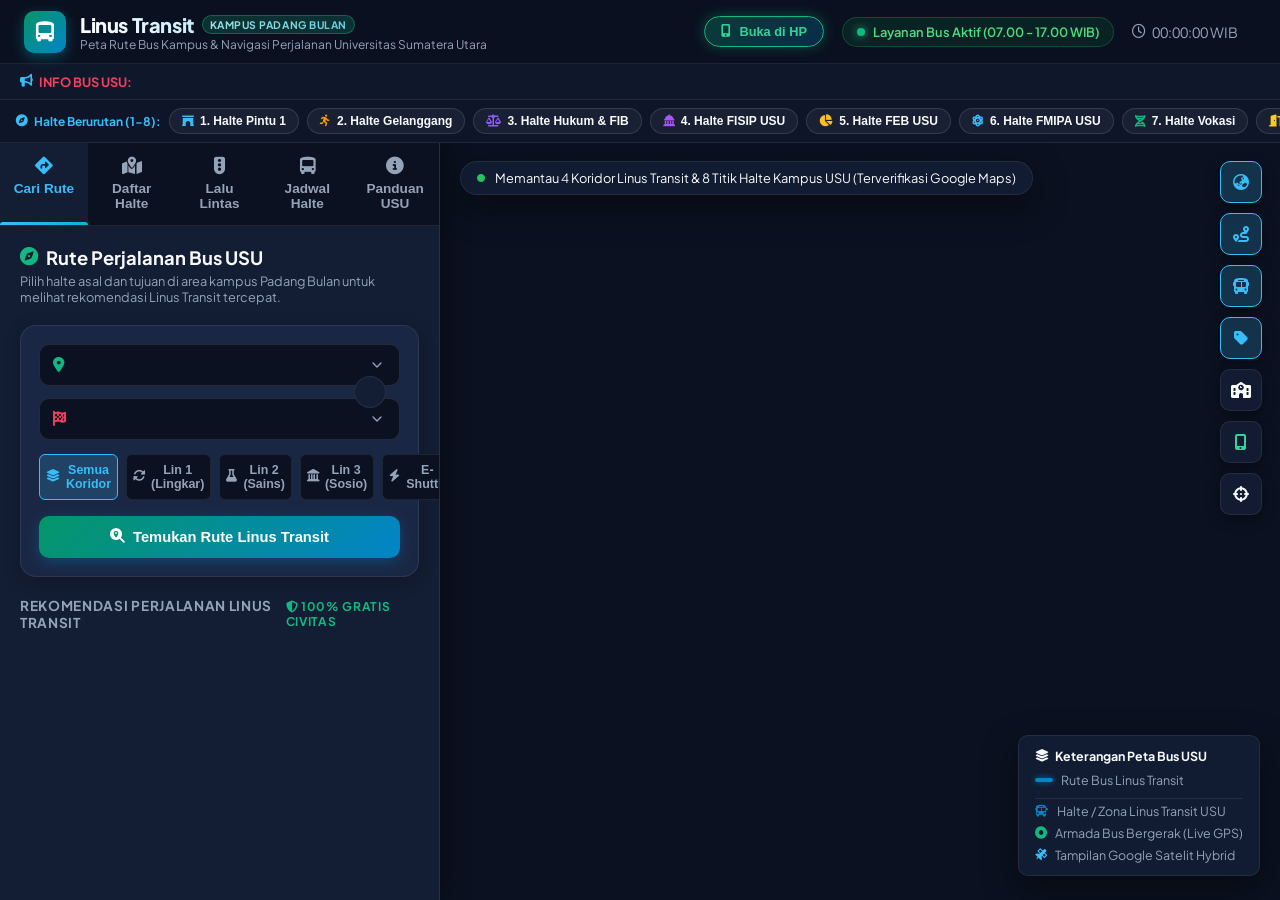
==== commit 642552dd: "Hilangkan garis lalu lintas merah, kuning, hijau, dan ungu pada peta serta jaga rute bus tetap utuh" ====
--- a/index.html
+++ b/index.html
@@ -431,10 +431,6 @@
           title="Toggle Label Nama Halte (Google Maps)">
           <i class="fa-solid fa-tag"></i>
         </button>
-        <button type="button" class="map-tool-btn active" id="tool-toggle-traffic"
-          title="Toggle Pantauan Lalu Lintas Jalan">
-          <i class="fa-solid fa-traffic-light"></i>
-        </button>
         <button type="button" class="map-tool-btn" id="tool-reset-campus" title="Pusatkan ke Kampus USU">
           <i class="fa-solid fa-school"></i>
         </button>
@@ -453,16 +449,8 @@
         </div>
         <div class="legend-rows">
           <div class="legend-row">
-            <span class="color-bar smooth"></span>
-            <span>Lancar (&gt;25 km/jam)</span>
-          </div>
-          <div class="legend-row">
-            <span class="color-bar moderate"></span>
-            <span>Ramai (15-25 km/jam)</span>
-          </div>
-          <div class="legend-row">
-            <span class="color-bar congested"></span>
-            <span>Padat Gerbang (&lt;15 km/jam)</span>
+            <span style="display:inline-block; width:18px; height:4px; background:#0284c7; border-radius:2px; box-shadow:0 0 6px rgba(2,132,199,0.8);"></span>
+            <span>Rute Bus Linus Transit</span>
           </div>
           <div class="legend-row" style="margin-top:4px; padding-top:4px; border-top:1px solid rgba(255,255,255,0.08);">
             <i class="fa-solid fa-bus" style="color:#0284c7; font-size:12px;"></i>
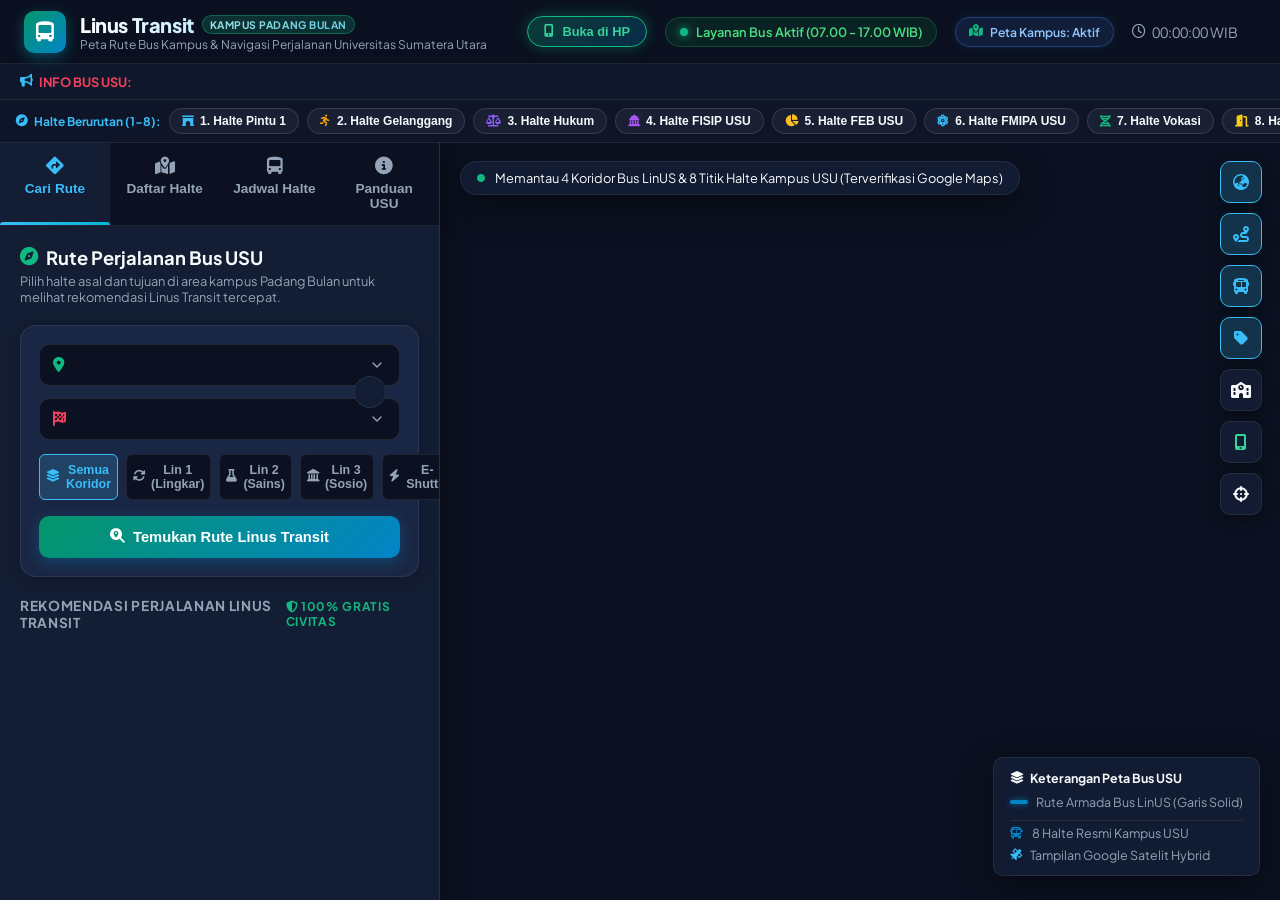
==== commit d62555f7: "Sembunyikan API key dengan config.js dan perbarui Linus Transit" ====
--- a/index.html
+++ b/index.html
@@ -7,7 +7,7 @@
     content="width=device-width, initial-scale=1.0, maximum-scale=1.0, user-scalable=no, viewport-fit=cover">
   <title>Linus Transit - Peta Rute Bus Kampus Universitas Sumatera Utara (USU)</title>
   <meta name="description"
-    content="Peta interaktif rute Linus Transit, panduan halte kampus, jadwal kedatangan bus real-time, dan pemantau kondisi jalan di Universitas Sumatera Utara, Medan.">
+    content="Peta interaktif rute Linus Transit, panduan halte kampus, jadwal kedatangan bus real-time, dan panduan perjalanan di Universitas Sumatera Utara, Medan.">
 
   <!-- Progressive Web App (PWA) Meta &amp; Manifest -->
   <link rel="manifest" href="manifest.json">
@@ -77,6 +77,12 @@
         <span>Layanan Bus Aktif (07.00 - 17.00 WIB)</span>
       </div>
 
+      <!-- Google Maps API Status Badge -->
+      <div class="google-api-badge" id="google-api-status-badge" title="Google Maps Platform API Terhubung Resmi">
+        <i class="fa-brands fa-google" style="color: #4285F4;"></i>
+        <span>Google Maps API: Terhubung</span>
+      </div>
+
       <div class="time-display" id="realtime-clock">
         <i class="fa-regular fa-clock"></i> 00:00:00 WIB
       </div>
@@ -110,7 +116,7 @@
       <i class="fa-solid fa-person-running" style="color: #f59e0b;"></i> 2. Halte Gelanggang
     </button>
     <button type="button" class="btn-landmark-chip" onclick="flyToCampusLandmark('hukum')">
-      <i class="fa-solid fa-scale-balanced" style="color: #8b5cf6;"></i> 3. Halte Hukum &amp; FIB
+      <i class="fa-solid fa-scale-balanced" style="color: #8b5cf6;"></i> 3. Halte Hukum
     </button>
     <button type="button" class="btn-landmark-chip" onclick="flyToCampusLandmark('fisip')">
       <i class="fa-solid fa-landmark-dome" style="color: #a855f7;"></i> 4. Halte FISIP USU
@@ -140,7 +146,7 @@
   <!-- Main Container: Sidebar + Map -->
   <main class="main-wrapper">
 
-    <!-- Sidebar Panel (Trip Planner, Traffic, Schedules, Guide) -->
+    <!-- Sidebar Panel (Trip Planner, Stops Directory, Schedules, Guide) -->
     <aside class="app-sidebar">
       <!-- Mobile Sheet Drag Handle -->
       <div class="sidebar-drag-handle" id="sheet-drag-handle" style="display:none;" title="Tutup / Buka Panel"></div>
@@ -153,10 +159,6 @@
         <button type="button" class="tab-btn" data-tab="pane-halte-directory">
           <i class="fa-solid fa-map-location-dot"></i>
           <span>Daftar Halte</span>
-        </button>
-        <button type="button" class="tab-btn" data-tab="pane-traffic">
-          <i class="fa-solid fa-traffic-light"></i>
-          <span>Lalu Lintas</span>
         </button>
         <button type="button" class="tab-btn" data-tab="pane-schedule">
           <i class="fa-solid fa-bus-simple"></i>
@@ -252,62 +254,6 @@
           </div>
         </div>
 
-        <!-- ==================== TAB 3: PANTAU LALU LINTAS KAMPUS ==================== -->
-        <div class="tab-pane" id="pane-traffic">
-          <div class="panel-header">
-            <h2><i class="fa-solid fa-triangle-exclamation" style="color: var(--traffic-yellow);"></i> Pantauan Gerbang
-              &amp; Jalan USU</h2>
-            <p>Kondisi akses gerbang luar dan sirkulasi jalan internal di dalam kampus Padang Bulan.</p>
-          </div>
-
-          <div class="traffic-overview-box">
-            <div style="display:flex; justify-content:space-between; align-items:center;">
-              <span style="font-size:0.85rem; font-weight:700; color:var(--text-main);">Kondisi Akses Kampus</span>
-              <span
-                style="font-size:0.75rem; background:rgba(16,185,129,0.2); color:#6ee7b7; padding:3px 8px; border-radius:999px; font-weight:700;">Tertib
-                &amp; Lancar</span>
-            </div>
-
-            <div class="traffic-stats-grid">
-              <div class="traffic-stat-card">
-                <div class="stat-value" style="color: #ef4444;">1</div>
-                <div class="stat-label">Gerbang Padat</div>
-              </div>
-              <div class="traffic-stat-card">
-                <div class="stat-value" style="color: #eab308;">2</div>
-                <div class="stat-label">Ramai Lancar</div>
-              </div>
-              <div class="traffic-stat-card">
-                <div class="stat-value" style="color: #22c55e;">25 km/h</div>
-                <div class="stat-label">Kec. Aman Kampus</div>
-              </div>
-            </div>
-          </div>
-
-          <div class="traffic-legend-mini">
-            <div class="legend-item">
-              <div class="legend-color-bar" style="background:var(--traffic-green);"></div>
-              <span>Lancar (&gt;25 km/h)</span>
-            </div>
-            <div class="legend-item">
-              <div class="legend-color-bar" style="background:var(--traffic-yellow);"></div>
-              <span>Ramai (15-25 km/h)</span>
-            </div>
-            <div class="legend-item">
-              <div class="legend-color-bar" style="background:var(--traffic-red);"></div>
-              <span>Padat (&lt;15 km/h)</span>
-            </div>
-          </div>
-
-          <div class="results-section-title">
-            <span>Daftar Ruas Jalan &amp; Titik Pantauan</span>
-          </div>
-
-          <div id="traffic-hotspots-list">
-            <!-- Kartu titik macet dirender via JS -->
-          </div>
-        </div>
-
         <!-- ==================== TAB 3: JADWAL &amp; HALTE ==================== -->
         <div class="tab-pane" id="pane-schedule">
           <div class="panel-header">
@@ -340,8 +286,7 @@
           <div
             style="margin-top:20px; background:rgba(16,185,129,0.06); border:1px dashed rgba(16,185,129,0.3); border-radius:var(--radius-md); padding:14px; font-size:0.8rem; color:var(--text-muted);">
             <i class="fa-solid fa-circle-info" style="color:var(--accent-emerald); margin-right:6px;"></i>
-            <b>Tips Menunggu Linus Transit:</b> Armada bus kampus berkeliling terus-menerus. Posisi bus diperbarui secara
-            real-time melalui simulasi sensor GPS di peta.
+            <b>Informasi Operasional:</b> Pelacakan posisi armada bus GPS saat ini dinonaktifkan sementara menunggu data integrasi sensor GPS asli dari armada bus kampus USU.
           </div>
         </div>
 
@@ -411,8 +356,8 @@
 
       <!-- Quick Status Overlay -->
       <div class="map-status-pill">
-        <i class="fa-solid fa-circle" style="color:var(--traffic-green); font-size:8px;"></i>
-        <span>Memantau 4 Koridor Linus Transit &amp; 8 Titik Halte Kampus USU (Terverifikasi Google Maps)</span>
+        <i class="fa-solid fa-circle" style="color:var(--accent-emerald); font-size:8px;"></i>
+        <span>Memantau 4 Koridor Bus LinUS &amp; 8 Titik Halte Kampus USU (Terverifikasi Google Maps)</span>
       </div>
 
       <!-- Floating Map Control Buttons -->
@@ -442,7 +387,7 @@
         </button>
       </div>
 
-      <!-- Floating Traffic &amp; Transit Legend -->
+      <!-- Floating Transit Legend -->
       <div class="map-floating-legend">
         <div class="legend-title">
           <i class="fa-solid fa-layer-group"></i> Keterangan Peta Bus USU
@@ -450,13 +395,13 @@
         <div class="legend-rows">
           <div class="legend-row">
             <span style="display:inline-block; width:18px; height:4px; background:#0284c7; border-radius:2px; box-shadow:0 0 6px rgba(2,132,199,0.8);"></span>
-            <span>Rute Bus Linus Transit</span>
+            <span>Rute Armada Bus LinUS (Garis Solid)</span>
           </div>
           <div class="legend-row" style="margin-top:4px; padding-top:4px; border-top:1px solid rgba(255,255,255,0.08);">
             <i class="fa-solid fa-bus" style="color:#0284c7; font-size:12px;"></i>
-            <span>Halte / Zona Linus Transit USU</span>
-          </div>
-          <div class="legend-row">
+            <span>8 Halte Resmi Kampus USU</span>
+          </div>
+          <div class="legend-row" style="display:none;" id="legend-row-gps">
             <i class="fa-solid fa-circle-dot" style="color:#10b981; font-size:12px;"></i>
             <span>Armada Bus Bergerak (Live GPS)</span>
           </div>
@@ -479,9 +424,9 @@
       <i class="fa-solid fa-diamond-turn-right"></i>
       <span>Cari Rute</span>
     </button>
-    <button type="button" class="mobile-nav-item" data-tab="pane-traffic">
-      <i class="fa-solid fa-traffic-light"></i>
-      <span>Lalu Lintas</span>
+    <button type="button" class="mobile-nav-item" data-tab="pane-halte-directory">
+      <i class="fa-solid fa-map-location-dot"></i>
+      <span>Halte</span>
     </button>
     <button type="button" class="mobile-nav-item" data-tab="pane-schedule">
       <i class="fa-solid fa-bus-simple"></i>
@@ -492,7 +437,7 @@
       <span>Panduan</span>
     </button>
     <button type="button" class="mobile-nav-item" id="btn-mobile-map-toggle">
-      <i class="fa-solid fa-map-location-dot"></i>
+      <i class="fa-solid fa-map"></i>
       <span>Peta Penuh</span>
     </button>
   </nav>
@@ -617,7 +562,10 @@
   <script src="https://unpkg.com/leaflet@1.9.4/dist/leaflet.js"
     integrity="sha256-20nQCchB9co0qIjJZRGuk2/Z9VM+kNiyxNV1lvTlZBo=" crossorigin></script>
 
-  <!-- App Datasets &amp; Application Logic -->
+  <!-- Konfigurasi API Key Lokal (Opsional, diabaikan oleh git) -->
+  <script src="config.js" onerror="/* config.js opsional, jika tidak ada fallback ke mode publik */"></script>
+
+  <!-- App Datasets & Application Logic -->
   <script src="data.js"></script>
   <script src="app.js"></script>
 </body>
--- a/style.css
+++ b/style.css
@@ -9,21 +9,16 @@
   --bg-card: rgba(22, 34, 58, 0.85);
   --border-color: rgba(255, 255, 255, 0.08);
   --border-highlight: rgba(56, 189, 248, 0.3);
-  
+
   --text-main: #f8fafc;
   --text-muted: #94a3b8;
   --text-dim: #64748b;
-  
+
   --accent-cyan: #06b6d4;
   --accent-blue: #38bdf8;
   --accent-emerald: #10b981;
   --accent-amber: #f59e0b;
   --accent-rose: #f43f5e;
-  
-  --traffic-green: #22c55e;
-  --traffic-yellow: #eab308;
-  --traffic-red: #ef4444;
-
   --sidebar-width: 440px;
   --header-height: 64px;
   --radius-lg: 16px;
@@ -89,6 +84,7 @@
   letter-spacing: -0.02em;
   background: linear-gradient(to right, #ffffff, #38bdf8);
   -webkit-background-clip: text;
+  background-clip: text;
   -webkit-text-fill-color: transparent;
   display: flex;
   align-items: center;
@@ -131,19 +127,53 @@
   font-weight: 600;
 }
 
+.google-api-badge {
+  display: inline-flex;
+  align-items: center;
+  gap: 7px;
+  background: rgba(66, 133, 244, 0.12);
+  border: 1px solid rgba(66, 133, 244, 0.35);
+  padding: 6px 13px;
+  border-radius: 999px;
+  font-size: 0.76rem;
+  color: #93c5fd;
+  font-weight: 600;
+  box-shadow: 0 0 10px rgba(66, 133, 244, 0.15);
+  transition: all 0.2s ease;
+}
+
+.google-api-badge:hover {
+  background: rgba(66, 133, 244, 0.22);
+  border-color: rgba(66, 133, 244, 0.55);
+}
+
+@media (max-width: 900px) {
+  .google-api-badge {
+    display: none;
+  }
+}
+
 .pulse-dot {
   width: 8px;
   height: 8px;
-  background-color: var(--traffic-green);
+  background-color: var(--accent-emerald);
   border-radius: 50%;
-  box-shadow: 0 0 0 rgba(34, 197, 94, 0.5);
+  box-shadow: 0 0 0 rgba(16, 185, 129, 0.5);
   animation: pulse 2s infinite;
 }
 
 @keyframes pulse {
-  0% { box-shadow: 0 0 0 0 rgba(34, 197, 94, 0.7); }
-  70% { box-shadow: 0 0 0 8px rgba(34, 197, 94, 0); }
-  100% { box-shadow: 0 0 0 0 rgba(34, 197, 94, 0); }
+  0% {
+    box-shadow: 0 0 0 0 rgba(16, 185, 129, 0.7);
+  }
+
+  70% {
+    box-shadow: 0 0 0 8px rgba(16, 185, 129, 0);
+  }
+
+  100% {
+    box-shadow: 0 0 0 0 rgba(16, 185, 129, 0);
+  }
 }
 
 .time-display {
@@ -225,8 +255,13 @@
 }
 
 @keyframes marquee {
-  0% { transform: translateX(0%); }
-  100% { transform: translateX(-50%); }
+  0% {
+    transform: translateX(0%);
+  }
+
+  100% {
+    transform: translateX(-50%);
+  }
 }
 
 /* ---------------- Main Container ---------------- */
@@ -317,9 +352,11 @@
 .tab-content::-webkit-scrollbar {
   width: 6px;
 }
+
 .tab-content::-webkit-scrollbar-track {
   background: transparent;
 }
+
 .tab-content::-webkit-scrollbar-thumb {
   background: rgba(255, 255, 255, 0.12);
   border-radius: 999px;
@@ -329,6 +366,7 @@
 .panel-header {
   margin-bottom: 20px;
 }
+
 .panel-header h2 {
   font-size: 1.15rem;
   font-weight: 700;
@@ -337,6 +375,7 @@
   align-items: center;
   gap: 8px;
 }
+
 .panel-header p {
   font-size: 0.8rem;
   color: var(--text-muted);
@@ -372,8 +411,14 @@
   font-size: 0.95rem;
   pointer-events: none;
 }
-.input-icon.origin { color: var(--accent-emerald); }
-.input-icon.dest { color: var(--accent-rose); }
+
+.input-icon.origin {
+  color: var(--accent-emerald);
+}
+
+.input-icon.dest {
+  color: var(--accent-rose);
+}
 
 .planner-select {
   width: 100%;
@@ -609,9 +654,17 @@
   background: var(--accent-blue);
 }
 
-.timeline-node.origin { background: var(--accent-emerald); }
-.timeline-node.dest { background: var(--accent-rose); }
-.timeline-node.transit { background: var(--accent-amber); }
+.timeline-node.origin {
+  background: var(--accent-emerald);
+}
+
+.timeline-node.dest {
+  background: var(--accent-rose);
+}
+
+.timeline-node.transit {
+  background: var(--accent-amber);
+}
 
 .timeline-step-title {
   font-weight: 700;
@@ -622,121 +675,6 @@
   font-size: 0.78rem;
   color: var(--text-muted);
   margin-top: 2px;
-}
-
-/* ---------------- Traffic Panel ---------------- */
-.traffic-overview-box {
-  background: linear-gradient(135deg, rgba(239, 68, 68, 0.15), rgba(234, 179, 8, 0.1));
-  border: 1px solid rgba(239, 68, 68, 0.3);
-  border-radius: var(--radius-lg);
-  padding: 16px;
-  margin-bottom: 20px;
-}
-
-.traffic-stats-grid {
-  display: grid;
-  grid-template-columns: repeat(3, 1fr);
-  gap: 10px;
-  margin-top: 12px;
-}
-
-.traffic-stat-card {
-  background: rgba(11, 17, 32, 0.6);
-  border-radius: var(--radius-md);
-  padding: 10px;
-  text-align: center;
-}
-
-.stat-value {
-  font-size: 1.15rem;
-  font-weight: 800;
-  color: var(--text-main);
-}
-
-.stat-label {
-  font-size: 0.7rem;
-  color: var(--text-muted);
-  margin-top: 2px;
-}
-
-.traffic-legend-mini {
-  display: flex;
-  gap: 12px;
-  margin-bottom: 16px;
-  padding: 10px 14px;
-  background: var(--bg-primary);
-  border-radius: var(--radius-md);
-  font-size: 0.75rem;
-}
-
-.legend-item {
-  display: flex;
-  align-items: center;
-  gap: 6px;
-}
-
-.legend-color-bar {
-  width: 14px;
-  height: 6px;
-  border-radius: 999px;
-}
-
-.hotspot-card {
-  background: var(--bg-surface-elevated);
-  border: 1px solid var(--border-color);
-  border-radius: var(--radius-md);
-  padding: 14px;
-  margin-bottom: 10px;
-  cursor: pointer;
-  transition: all 0.2s;
-  display: flex;
-  justify-content: space-between;
-  align-items: center;
-}
-
-.hotspot-card:hover {
-  border-color: var(--border-highlight);
-  transform: translateX(4px);
-}
-
-.hotspot-info {
-  flex: 1;
-}
-
-.hotspot-title {
-  font-size: 0.88rem;
-  font-weight: 700;
-  color: var(--text-main);
-}
-
-.hotspot-cause {
-  font-size: 0.75rem;
-  color: var(--text-muted);
-  margin-top: 3px;
-  display: -webkit-box;
-  -webkit-line-clamp: 1;
-  -webkit-box-orient: vertical;
-  overflow: hidden;
-}
-
-.hotspot-meta {
-  text-align: right;
-  margin-left: 12px;
-}
-
-.hotspot-badge {
-  font-size: 0.72rem;
-  font-weight: 700;
-  padding: 2px 8px;
-  border-radius: 999px;
-  display: inline-block;
-  margin-bottom: 4px;
-}
-
-.hotspot-speed {
-  font-size: 0.8rem;
-  font-weight: 700;
-  color: var(--text-muted);
 }
 
 /* ---------------- Schedule / Stops Panel ---------------- */
@@ -893,15 +831,6 @@
   color: var(--text-muted);
 }
 
-.color-bar {
-  width: 22px;
-  height: 6px;
-  border-radius: 999px;
-}
-.color-bar.smooth { background-color: var(--traffic-green); }
-.color-bar.moderate { background-color: var(--traffic-yellow); }
-.color-bar.congested { background-color: var(--traffic-red); }
-
 /* Quick Status Pill Overlay on Map */
 .map-status-pill {
   position: absolute;
@@ -921,45 +850,174 @@
 }
 
 /* ---------------- Custom Leaflet Elements ---------------- */
-/* Halte Pin Marker */
-.custom-stop-marker {
+/* ---------------- Custom Leaflet Elements ---------------- */
+/* Halte Pin Marker (Google Maps Transit Pin Aesthetic) */
+.gmaps-stop-container {
+  display: flex;
+  flex-direction: column;
+  align-items: center;
+  pointer-events: auto;
+  cursor: pointer;
+  position: relative;
+  transition: transform 0.2s cubic-bezier(0.34, 1.56, 0.64, 1);
+}
+
+.gmaps-stop-container:hover {
+  transform: translateY(-3px) scale(1.1);
+  z-index: 1000 !important;
+}
+
+.gmaps-stop-pin {
+  width: 28px;
+  height: 28px;
+  border-radius: 50%;
   display: flex;
   align-items: center;
   justify-content: center;
+  color: #ffffff;
+  border: 2px solid #ffffff;
+  box-shadow: 0 4px 10px rgba(0, 0, 0, 0.45);
+  font-size: 11px;
+  transition: all 0.2s;
+}
+
+.pin-blue {
+  background: linear-gradient(135deg, #0284c7 0%, #0369a1 100%);
+}
+
+.pin-emerald {
+  background: linear-gradient(135deg, #10b981 0%, #047857 100%);
+}
+
+.pin-rose {
+  background: linear-gradient(135deg, #f43f5e 0%, #be123c 100%);
+}
+
+.pin-amber {
+  background: linear-gradient(135deg, #f59e0b 0%, #b45309 100%);
+}
+
+.pin-violet {
+  background: linear-gradient(135deg, #8b5cf6 0%, #6d28d9 100%);
+}
+
+.pin-cyan {
+  background: linear-gradient(135deg, #06b6d4 0%, #0e7490 100%);
+}
+
+.pin-orange {
+  background: linear-gradient(135deg, #f97316 0%, #c2410c 100%);
+}
+
+.gmaps-stop-label-pill {
+  margin-top: 3px;
+  padding: 2px 7px;
+  background: rgba(15, 23, 42, 0.92);
+  backdrop-filter: blur(8px);
+  border: 1px solid rgba(255, 255, 255, 0.25);
+  border-radius: 6px;
+  color: #ffffff;
+  font-size: 0.68rem;
+  font-weight: 700;
+  white-space: nowrap;
+  box-shadow: 0 3px 8px rgba(0, 0, 0, 0.55);
+  letter-spacing: 0.2px;
+  pointer-events: none;
+  text-shadow: 0 1px 2px rgba(0, 0, 0, 0.8);
+  transition: all 0.2s;
+}
+
+.gmaps-stop-container:hover .gmaps-stop-label-pill {
+  background: #0284c7;
+  border-color: #38bdf8;
+  box-shadow: 0 4px 12px rgba(2, 132, 199, 0.6);
+  color: #fff;
+}
+
+.hide-stop-labels .gmaps-stop-label-pill {
+  display: none !important;
+}
+
+.gmaps-verified-badge {
+  display: inline-flex;
+  align-items: center;
+  gap: 4px;
+  background: rgba(16, 185, 129, 0.18);
+  border: 1px solid rgba(16, 185, 129, 0.45);
+  color: #34d399;
+  font-size: 0.68rem;
+  font-weight: 700;
+  padding: 2px 8px;
+  border-radius: 999px;
+  margin-bottom: 6px;
+}
+
+.popup-btn-gmaps {
+  background: #1e293b !important;
+  border: 1px solid #475569 !important;
+  color: #38bdf8 !important;
+  text-decoration: none !important;
+}
+
+.popup-btn-gmaps:hover {
+  background: #334155 !important;
+  color: #7dd3fc !important;
+}
+
+/* Halte Directory Cards */
+.halte-card {
+  background: rgba(255, 255, 255, 0.03);
+  border: 1px solid var(--border-color);
+  border-radius: var(--radius-md);
+  padding: 12px 14px;
+  margin-bottom: 10px;
+  cursor: pointer;
+  transition: all 0.2s;
+}
+
+.halte-card:hover {
+  background: rgba(2, 132, 199, 0.12);
+  border-color: rgba(2, 132, 199, 0.5);
+  transform: translateY(-2px);
+  box-shadow: 0 6px 18px rgba(0, 0, 0, 0.3);
+}
+
+.halte-fly-btn {
+  background: rgba(255, 255, 255, 0.06);
+  border: 1px solid rgba(255, 255, 255, 0.15);
+  color: #38bdf8;
+  width: 28px;
+  height: 28px;
   border-radius: 50%;
+  display: flex;
+  align-items: center;
+  justify-content: center;
+  cursor: pointer;
+  transition: all 0.2s;
+  flex-shrink: 0;
+}
+
+.halte-fly-btn:hover {
+  background: #0284c7;
   color: #fff;
-  border: 2px solid #ffffff;
-  box-shadow: 0 4px 10px rgba(0, 0, 0, 0.4);
-  font-size: 11px;
-  transition: transform 0.2s;
-  cursor: pointer;
-}
-
-.custom-stop-marker:hover {
-  transform: scale(1.25);
-  z-index: 999 !important;
-}
-
-.stop-marker-bus { background: #0284c7; }
-.stop-marker-mrt { background: #059669; }
-.stop-marker-angkot { background: #7c3aed; }
-.stop-marker-train { background: #d97706; }
-.stop-marker-rektorat { background: #059669; }
-.stop-marker-hospital { background: #ef4444; }
-.stop-marker-library { background: #0ea5e9; }
-.stop-marker-sports { background: #f59e0b; }
-.stop-marker-tech { background: #6366f1; }
-.stop-marker-eng { background: #d97706; }
-.stop-marker-gate { background: #8b5cf6; }
-
-.campus-tooltip {
-  background: rgba(11, 17, 32, 0.9) !important;
-  color: #10b981 !important;
-  font-weight: 700 !important;
-  border: 1px solid #10b981 !important;
-  border-radius: 6px !important;
-  font-size: 0.75rem !important;
-  box-shadow: 0 4px 12px rgba(0,0,0,0.4) !important;
+  border-color: #38bdf8;
+}
+
+.halte-action-chip {
+  padding: 3px 8px;
+  border-radius: 4px;
+  font-size: 0.68rem;
+  font-weight: 700;
+  border: 1px solid rgba(2, 132, 199, 0.4);
+  background: rgba(2, 132, 199, 0.15);
+  color: #38bdf8;
+  cursor: pointer;
+  transition: all 0.2s;
+}
+
+.halte-action-chip:hover {
+  background: #0284c7;
+  color: #fff;
 }
 
 /* Quick Campus Landmark Bar */
@@ -975,9 +1033,11 @@
   z-index: 500;
   scrollbar-width: none;
 }
+
 .campus-landmark-bar::-webkit-scrollbar {
   display: none;
 }
+
 .landmark-bar-label {
   font-size: 0.75rem;
   font-weight: 700;
@@ -987,6 +1047,7 @@
   align-items: center;
   gap: 6px;
 }
+
 .btn-landmark-chip {
   flex-shrink: 0;
   padding: 5px 12px;
@@ -1003,6 +1064,7 @@
   transition: all 0.2s;
   white-space: nowrap;
 }
+
 .btn-landmark-chip:hover {
   background: rgba(56, 189, 248, 0.2);
   border-color: var(--accent-blue);
@@ -1036,8 +1098,15 @@
 }
 
 @keyframes vehicleRadar {
-  0% { transform: scale(0.8); opacity: 1; }
-  100% { transform: scale(1.6); opacity: 0; }
+  0% {
+    transform: scale(0.8);
+    opacity: 1;
+  }
+
+  100% {
+    transform: scale(1.6);
+    opacity: 0;
+  }
 }
 
 /* Popup Customization */
@@ -1139,8 +1208,15 @@
 }
 
 @keyframes modalFadeIn {
-  from { opacity: 0; transform: scale(0.95); }
-  to { opacity: 1; transform: scale(1); }
+  from {
+    opacity: 0;
+    transform: scale(0.95);
+  }
+
+  to {
+    opacity: 1;
+    transform: scale(1);
+  }
 }
 
 .modal-header {
@@ -1190,8 +1266,17 @@
 }
 
 @keyframes pulseMobileBtn {
-  0%, 100% { box-shadow: 0 0 10px rgba(16, 185, 129, 0.3); border-color: #10b981; }
-  50% { box-shadow: 0 0 20px rgba(16, 185, 129, 0.6); border-color: #38bdf8; }
+
+  0%,
+  100% {
+    box-shadow: 0 0 10px rgba(16, 185, 129, 0.3);
+    border-color: #10b981;
+  }
+
+  50% {
+    box-shadow: 0 0 20px rgba(16, 185, 129, 0.6);
+    border-color: #38bdf8;
+  }
 }
 
 .btn-open-mobile:hover {
@@ -1235,8 +1320,15 @@
 }
 
 @keyframes modalFadeIn {
-  from { opacity: 0; transform: scale(0.92); }
-  to { opacity: 1; transform: scale(1); }
+  from {
+    opacity: 0;
+    transform: scale(0.92);
+  }
+
+  to {
+    opacity: 1;
+    transform: scale(1);
+  }
 }
 
 .btn-close-modal-x {
@@ -1255,6 +1347,7 @@
   cursor: pointer;
   font-size: 1rem;
 }
+
 .btn-close-modal-x:hover {
   color: #fff;
   background: rgba(239, 68, 68, 0.4);
@@ -1280,6 +1373,7 @@
   padding: 6px 10px;
   margin: 12px 0 16px 0;
 }
+
 .url-copy-text {
   flex: 1;
   font-family: monospace;
@@ -1290,6 +1384,7 @@
   white-space: nowrap;
   text-align: left;
 }
+
 .btn-copy-url {
   background: #059669;
   border: none;
@@ -1300,6 +1395,7 @@
   font-weight: 700;
   cursor: pointer;
 }
+
 .btn-copy-url:hover {
   background: #10b981;
 }
@@ -1309,7 +1405,7 @@
   .btn-toggle-sidebar {
     display: inline-flex;
   }
-  
+
   .header-status-area .time-display {
     display: none;
   }
@@ -1497,6 +1593,7 @@
     transform: translateY(-25px);
     opacity: 0;
   }
+
   to {
     transform: translateY(0);
     opacity: 1;
@@ -1635,30 +1732,35 @@
   .app-header {
     padding: 8px 12px !important;
   }
+
   .brand-subtitle {
     display: none !important;
   }
+
   .btn-open-mobile {
     display: none !important;
   }
+
   .btn-install-header {
     display: inline-flex !important;
   }
+
   .header-status-area .live-indicator {
     display: none !important;
   }
+
   .brand-title {
     font-size: 1.05rem !important;
   }
+
   .brand-badge {
     display: none !important;
   }
+
   .pwa-install-banner {
     top: 60px !important;
     left: 8px !important;
     right: 8px !important;
     padding: 8px 12px !important;
   }
-}
-
-
+}
